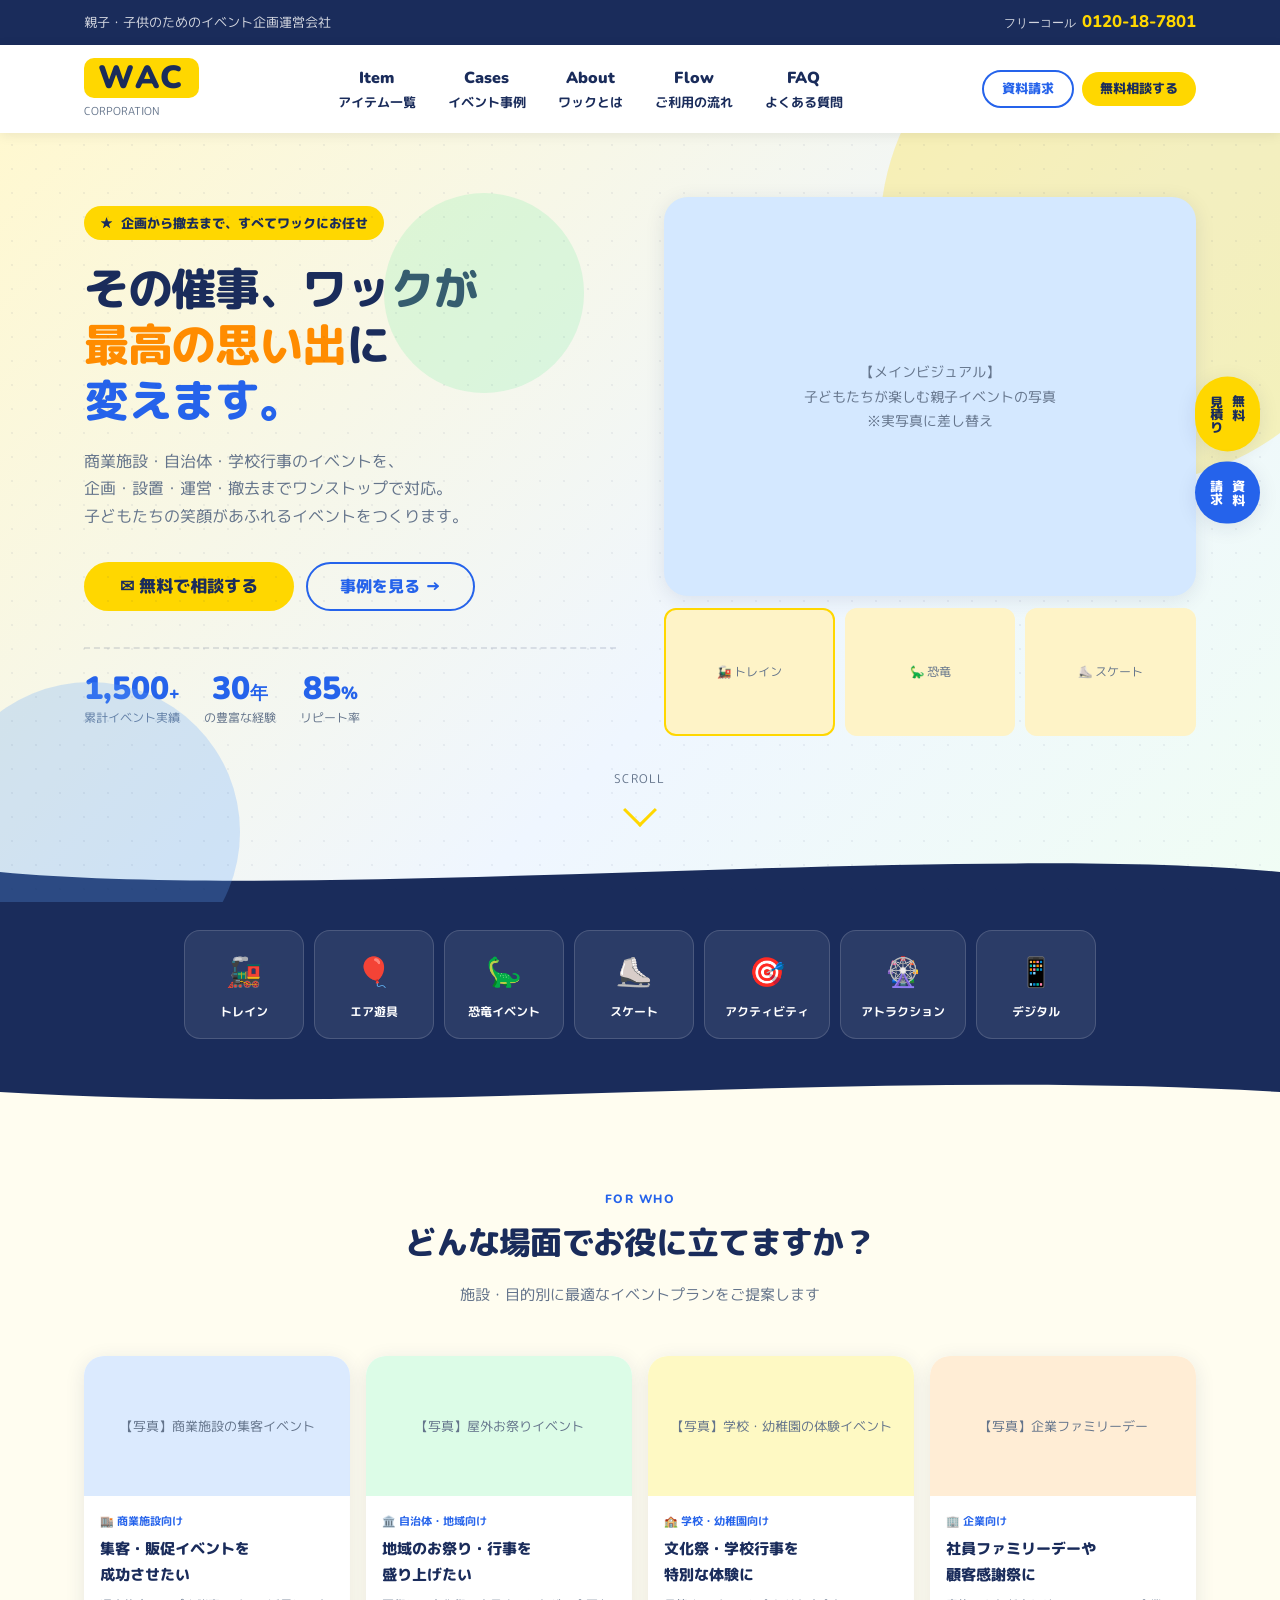
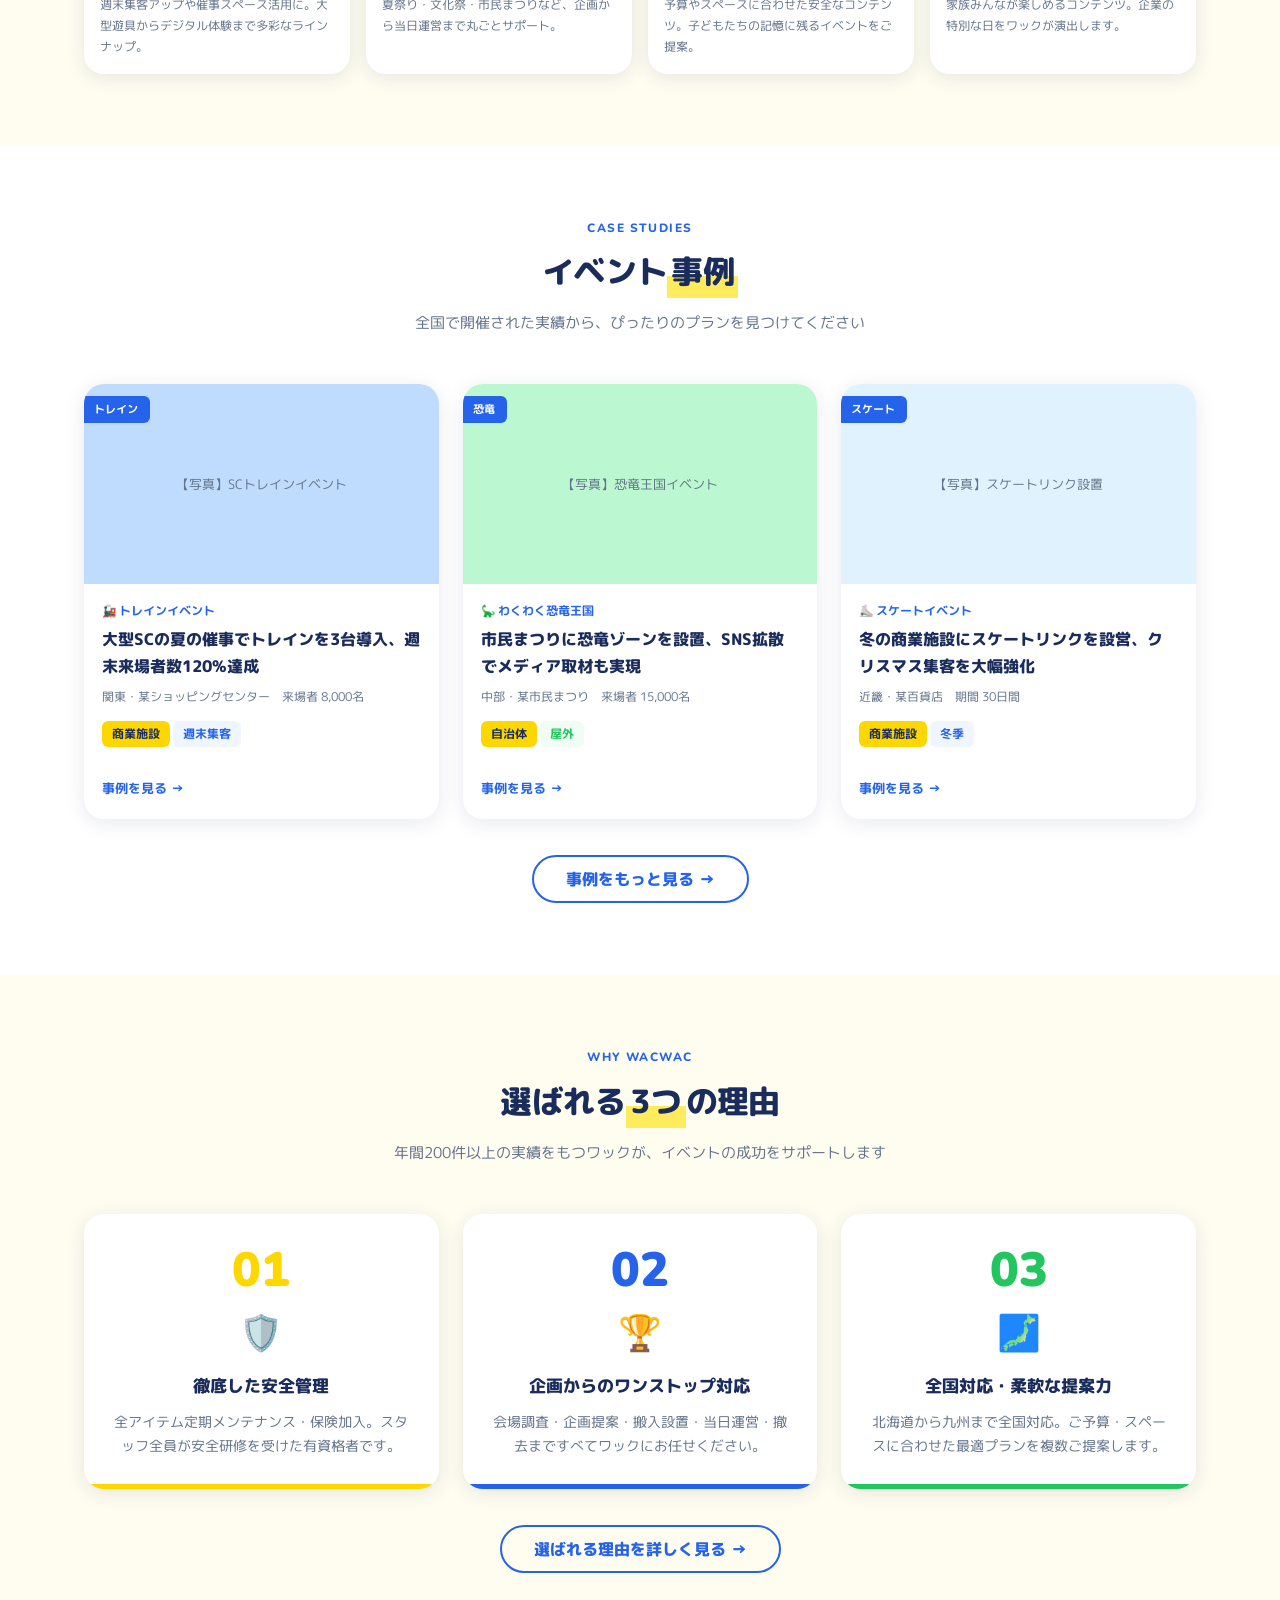
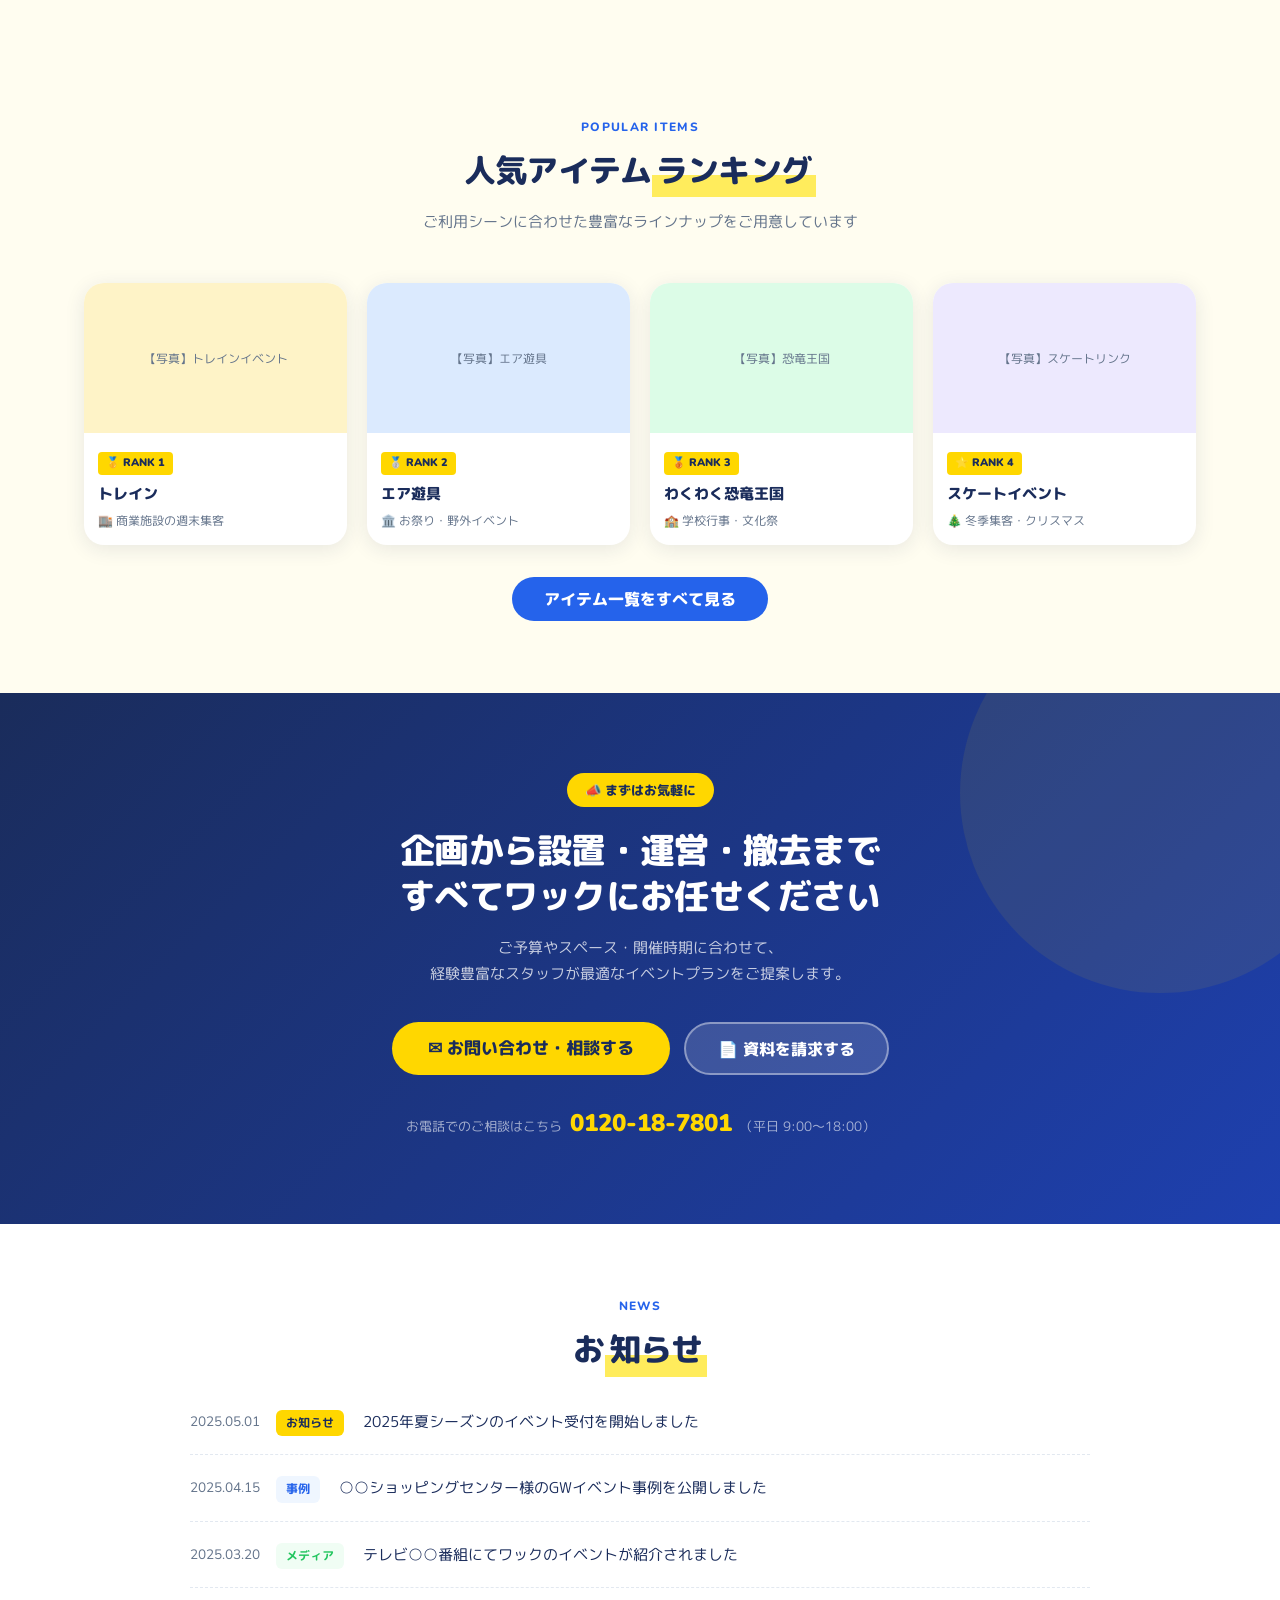
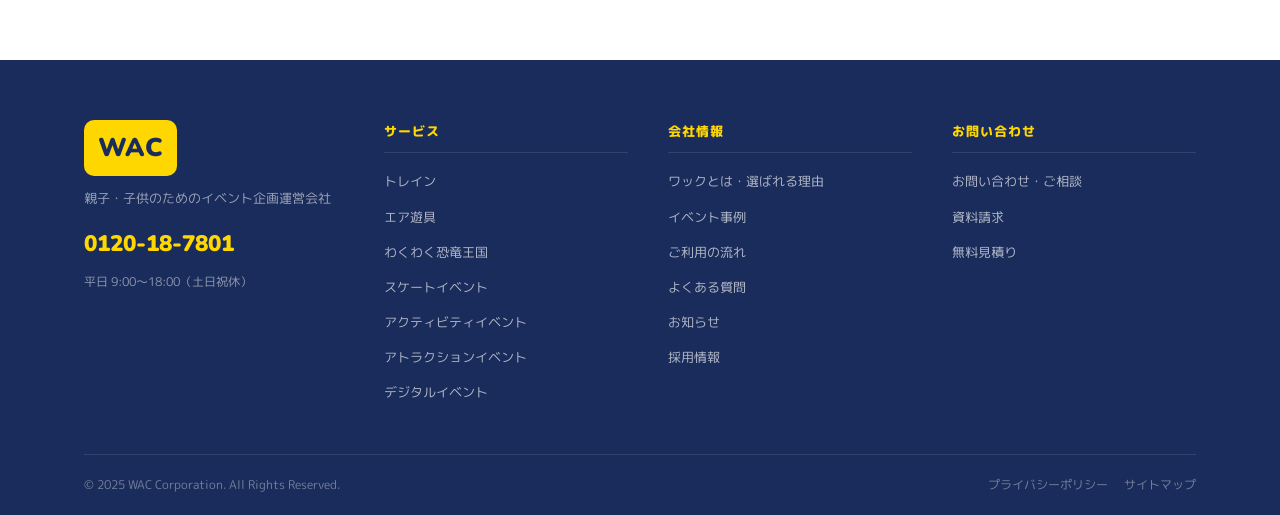
==== index.html @ 52f72e66 "フォルダ構成の修正" ====
<!DOCTYPE html>
<html lang="ja">
<head>
<meta charset="UTF-8">
<meta name="viewport" content="width=device-width, initial-scale=1.0">
<title>株式会社ワック | 親子・子供のためのイベント企画運営会社</title>
<link rel="preconnect" href="https://fonts.googleapis.com">
<link href="https://fonts.googleapis.com/css2?family=M+PLUS+Rounded+1c:wght@400;500;700;800&family=Nunito:wght@700;800;900&display=swap" rel="stylesheet">
<link rel="stylesheet" href="style.css">
<style>
/* ===== HERO ===== */
.hero {
  position: relative;
  background: linear-gradient(135deg, #FFF8D0 0%, #EFF6FF 60%, #F0FDF4 100%);
  overflow: hidden; padding: 64px 0 0;
}
.hero-bg-circle { position: absolute; border-radius: 50%; opacity: .25; }
.hero-bg-circle.c1 { width:500px;height:500px;background:#FFD700;top:-150px;right:-100px; }
.hero-bg-circle.c2 { width:300px;height:300px;background:#60A5FA;bottom:-80px;left:-60px; }
.hero-bg-circle.c3 { width:200px;height:200px;background:#86EFAC;top:60px;left:30%; }
.hero-inner {
  max-width:1160px;margin:0 auto;padding:0 24px;
  display:grid;grid-template-columns:1fr 1fr;gap:48px;align-items:center;
}
.hero-eyebrow {
  display:inline-flex;align-items:center;gap:8px;
  background:var(--yellow);color:var(--navy);border-radius:50px;
  padding:6px 16px;font-size:.82rem;font-weight:800;margin-bottom:20px;
}
.hero-eyebrow::before { content:'★'; }
.hero-h1 {
  font-size:2.8rem;font-weight:800;line-height:1.25;color:var(--navy);
  margin-bottom:20px;letter-spacing:-.03em;
}
.hero-h1 .accent  { color:var(--blue); }
.hero-h1 .accent-y{ color:var(--orange); }
.hero-desc { font-size:1rem;color:var(--gray);margin-bottom:32px; }
.hero-btns { display:flex;gap:12px;flex-wrap:wrap; }
.hero-stats {
  display:flex;gap:24px;margin-top:36px;padding-top:24px;
  border-top:2px dashed rgba(26,44,91,.12);
}
.hero-stat { text-align:center; }
.hero-stat-num {
  font-family:'Nunito',sans-serif;font-size:2rem;font-weight:900;
  color:var(--blue);line-height:1;
}
.hero-stat-label { font-size:.72rem;color:var(--gray);margin-top:4px; }
.hero-visual { position:relative;z-index:2; }
.hero-photo-main {
  width:100%;aspect-ratio:4/3;border-radius:24px;overflow:hidden;
  box-shadow:var(--shadow);background:#d4e8ff;
  display:flex;align-items:center;justify-content:center;
  font-size:.9rem;color:var(--gray);text-align:center;padding:20px;
}
.hero-thumb-row { display:flex;gap:10px;margin-top:12px; }
.hero-thumb {
  flex:1;aspect-ratio:4/3;border-radius:12px;
  background:#fef3c7;display:flex;align-items:center;justify-content:center;
  font-size:.72rem;color:var(--gray);text-align:center;padding:8px;
  cursor:pointer;border:2px solid transparent;transition:border-color .2s;
}
.hero-thumb:hover,.hero-thumb.active { border-color:var(--yellow); }
.hero-scroll { text-align:center;padding:32px 0 0;font-size:.78rem;color:var(--gray);letter-spacing:.1em; }
.hero-scroll-arrow {
  display:block;margin:8px auto 0;width:24px;height:24px;
  border-right:3px solid var(--yellow);border-bottom:3px solid var(--yellow);
  transform:rotate(45deg);animation:bounce .8s infinite alternate;
}
@keyframes bounce { to { transform:rotate(45deg) translateY(6px); } }

/* ===== CATEGORY NAV ===== */
.cat-nav { background:var(--navy);padding:28px 0; }
.cat-nav-inner {
  max-width:1160px;margin:0 auto;padding:0 24px;
  display:flex;gap:10px;justify-content:center;flex-wrap:wrap;
}
.cat-item {
  display:flex;flex-direction:column;align-items:center;gap:6px;
  background:rgba(255,255,255,.08);border-radius:16px;
  padding:16px 20px;min-width:120px;cursor:pointer;
  text-decoration:none;transition:background .2s,transform .2s;
  border:1.5px solid rgba(255,255,255,.15);
}
.cat-item:hover { background:var(--yellow);transform:translateY(-3px); }
.cat-item:hover .cat-label { color:var(--navy); }
.cat-icon { font-size:1.8rem; }
.cat-label { font-size:.75rem;font-weight:700;color:#fff;text-align:center; }

/* ===== AUDIENCE ===== */
.audience-nav { background:var(--bg-section);padding:72px 0; }
.audience-grid { display:grid;grid-template-columns:repeat(4,1fr);gap:16px; }
.audience-card {
  border-radius:var(--radius-card);overflow:hidden;
  box-shadow:var(--shadow);background:#fff;
  cursor:pointer;transition:transform .2s,box-shadow .2s;text-decoration:none;
}
.audience-card:hover { transform:translateY(-4px);box-shadow:var(--shadow-hover); }
.audience-photo {
  height:140px;background:#dbeafe;
  display:flex;align-items:center;justify-content:center;
  font-size:.82rem;color:var(--gray);text-align:center;padding:12px;
}
.audience-photo.g { background:#dcfce7; }
.audience-photo.y { background:#fef9c3; }
.audience-photo.o { background:#ffedd5; }
.audience-body { padding:16px; }
.audience-tag { font-size:.68rem;font-weight:700;color:var(--blue);margin-bottom:6px; }
.audience-title { font-size:.95rem;font-weight:800;color:var(--navy);margin-bottom:6px; }
.audience-desc { font-size:.78rem;color:var(--gray); }

/* ===== CASES PREVIEW ===== */
.cases-preview { padding:72px 0;background:#fff; }

/* ===== WHY PREVIEW ===== */
.why-preview { background:var(--bg-section);padding:72px 0; }
.why-grid { display:grid;grid-template-columns:repeat(3,1fr);gap:24px; }
.why-card {
  background:#fff;border-radius:var(--radius-card);
  padding:32px 24px;box-shadow:var(--shadow);text-align:center;
  position:relative;overflow:hidden;
}
.why-card::after { content:'';position:absolute;bottom:0;left:0;right:0;height:5px; }
.why-card.w1::after { background:var(--yellow); }
.why-card.w2::after { background:var(--blue); }
.why-card.w3::after { background:var(--green); }
.why-num { font-family:'Nunito',sans-serif;font-size:3rem;font-weight:900;line-height:1;margin-bottom:8px; }
.why-card.w1 .why-num { color:var(--yellow); }
.why-card.w2 .why-num { color:var(--blue); }
.why-card.w3 .why-num { color:var(--green); }
.why-icon { font-size:2.2rem;margin-bottom:10px; }
.why-title { font-size:1.05rem;font-weight:800;color:var(--navy);margin-bottom:10px; }
.why-desc { font-size:.85rem;color:var(--gray); }

/* ===== ITEMS PREVIEW ===== */
.items-preview { padding:72px 0;background:#fff; }
.items-grid { display:grid;grid-template-columns:repeat(4,1fr);gap:20px;margin-bottom:32px; }
.item-card {
  border-radius:var(--radius-card);overflow:hidden;
  box-shadow:var(--shadow);background:#fff;
  transition:transform .2s,box-shadow .2s;text-decoration:none;
}
.item-card:hover { transform:translateY(-4px);box-shadow:var(--shadow-hover); }
.item-photo {
  height:150px;background:#fef3c7;
  display:flex;align-items:center;justify-content:center;
  font-size:.78rem;color:var(--gray);text-align:center;padding:12px;
}
.item-photo.b { background:#dbeafe; }
.item-photo.g { background:#dcfce7; }
.item-photo.p { background:#ede9fe; }
.item-body { padding:14px; }
.item-rank {
  font-family:'Nunito',sans-serif;font-size:.68rem;font-weight:900;
  background:var(--yellow);color:var(--navy);
  padding:2px 8px;border-radius:4px;margin-bottom:6px;display:inline-block;
}
.item-name { font-size:.95rem;font-weight:800;color:var(--navy);margin-bottom:4px; }
.item-scene { font-size:.75rem;color:var(--gray); }

/* ===== NEWS ===== */
.news-section { padding:72px 0;background:#fff; }

@media(max-width:1024px){
  .hero-inner { grid-template-columns:1fr; }
  .hero-visual { display:none; }
  .audience-grid { grid-template-columns:repeat(2,1fr); }
  .items-grid { grid-template-columns:repeat(2,1fr); }
  .why-grid { grid-template-columns:1fr; }
}
</style>
</head>
<body>

<!-- TOP BAR -->
<div class="topbar">
  <div class="container">
    <span class="topbar-left">親子・子供のためのイベント企画運営会社</span>
    <span class="topbar-tel"><span>フリーコール</span>0120-18-7801</span>
  </div>
</div>

<!-- HEADER -->
<header>
  <div class="header-inner">
    <a href="index.html" class="logo">
      <span class="logo-mark">WAC</span>
      <span class="logo-sub">CORPORATION</span>
    </a>
    <nav>
      <a href="items.html"   class="nav-link"><span class="en">Item</span><span>アイテム一覧</span></a>
      <a href="cases.html"   class="nav-link"><span class="en">Cases</span><span>イベント事例</span></a>
      <a href="why.html"     class="nav-link"><span class="en">About</span><span>ワックとは</span></a>
      <a href="flow.html"    class="nav-link"><span class="en">Flow</span><span>ご利用の流れ</span></a>
      <a href="faq.html"     class="nav-link"><span class="en">FAQ</span><span>よくある質問</span></a>
    </nav>
    <div class="nav-cta">
      <a href="contact.html" class="btn btn-outline-blue btn-sm">資料請求</a>
      <a href="contact.html" class="btn btn-yellow btn-sm">無料相談する</a>
    </div>
  </div>
</header>

<!-- FLOATING CTA -->
<div class="float-cta">
  <a href="contact.html" class="float-btn">無料<br>見積り</a>
  <a href="contact.html" class="float-btn blue">資料<br>請求</a>
</div>

<!-- HERO -->
<section class="hero">
  <div class="hero-bg-circle c1"></div>
  <div class="hero-bg-circle c2"></div>
  <div class="hero-bg-circle c3"></div>
  <div class="dots-bg"></div>
  <div class="hero-inner">
    <div>
      <span class="hero-eyebrow">企画から撤去まで、すべてワックにお任せ</span>
      <h1 class="hero-h1">
        その催事、ワックが<br>
        <span class="accent-y">最高の思い出</span>に<br>
        <span class="accent">変えます。</span>
      </h1>
      <p class="hero-desc">
        商業施設・自治体・学校行事のイベントを、<br>
        企画・設置・運営・撤去までワンストップで対応。<br>
        子どもたちの笑顔があふれるイベントをつくります。
      </p>
      <div class="hero-btns">
        <a href="contact.html" class="btn btn-yellow" style="font-size:1.05rem;padding:16px 36px;">✉ 無料で相談する</a>
        <a href="cases.html"   class="btn btn-outline-blue">事例を見る →</a>
      </div>
      <div class="hero-stats">
        <div class="hero-stat"><div class="hero-stat-num">1,500<span style="font-size:1.1rem;">+</span></div><div class="hero-stat-label">累計イベント実績</div></div>
        <div class="hero-stat"><div class="hero-stat-num">30<span style="font-size:1.1rem;">年</span></div><div class="hero-stat-label">の豊富な経験</div></div>
        <div class="hero-stat"><div class="hero-stat-num">85<span style="font-size:1.1rem;">%</span></div><div class="hero-stat-label">リピート率</div></div>
      </div>
    </div>
    <div class="hero-visual">
      <div class="hero-photo-main">【メインビジュアル】<br>子どもたちが楽しむ親子イベントの写真<br>※実写真に差し替え</div>
      <div class="hero-thumb-row">
        <div class="hero-thumb active">🚂 トレイン</div>
        <div class="hero-thumb">🦕 恐竜</div>
        <div class="hero-thumb">⛸️ スケート</div>
      </div>
    </div>
  </div>
  <div class="hero-scroll">SCROLL<span class="hero-scroll-arrow"></span></div>
  <div class="wave-divider" style="margin-top:20px;">
    <svg viewBox="0 0 1440 60" preserveAspectRatio="none" height="60">
      <path d="M0,30 C360,60 1080,0 1440,30 L1440,60 L0,60 Z" fill="#1a2c5b"/>
    </svg>
  </div>
</section>

<!-- CATEGORY NAV -->
<div class="cat-nav">
  <div class="cat-nav-inner">
    <a href="items.html#train"    class="cat-item"><span class="cat-icon">🚂</span><span class="cat-label">トレイン</span></a>
    <a href="items.html#air"      class="cat-item"><span class="cat-icon">🎈</span><span class="cat-label">エア遊具</span></a>
    <a href="items.html#dino"     class="cat-item"><span class="cat-icon">🦕</span><span class="cat-label">恐竜イベント</span></a>
    <a href="items.html#skate"    class="cat-item"><span class="cat-icon">⛸️</span><span class="cat-label">スケート</span></a>
    <a href="items.html#activity" class="cat-item"><span class="cat-icon">🎯</span><span class="cat-label">アクティビティ</span></a>
    <a href="items.html#attract"  class="cat-item"><span class="cat-icon">🎡</span><span class="cat-label">アトラクション</span></a>
    <a href="items.html#digital"  class="cat-item"><span class="cat-icon">📱</span><span class="cat-label">デジタル</span></a>
  </div>
</div>
<div class="wave-divider" style="background:#1a2c5b;">
  <svg viewBox="0 0 1440 50" preserveAspectRatio="none" height="50">
    <path d="M0,25 C480,50 960,0 1440,25 L1440,50 L0,50 Z" fill="#FFFDF0"/>
  </svg>
</div>

<!-- AUDIENCE -->
<section class="audience-nav">
  <div class="container">
    <span class="badge-en">For Who</span>
    <h2 class="section-title">どんな場面でお役に立てますか？</h2>
    <p class="section-sub">施設・目的別に最適なイベントプランをご提案します</p>
    <div class="audience-grid">
      <a href="cases.html?cat=commercial" class="audience-card">
        <div class="audience-photo">【写真】商業施設の集客イベント</div>
        <div class="audience-body">
          <div class="audience-tag">🏬 商業施設向け</div>
          <div class="audience-title">集客・販促イベントを<br>成功させたい</div>
          <div class="audience-desc">週末集客アップや催事スペース活用に。大型遊具からデジタル体験まで多彩なラインナップ。</div>
        </div>
      </a>
      <a href="cases.html?cat=local" class="audience-card">
        <div class="audience-photo g">【写真】屋外お祭りイベント</div>
        <div class="audience-body">
          <div class="audience-tag">🏛️ 自治体・地域向け</div>
          <div class="audience-title">地域のお祭り・行事を<br>盛り上げたい</div>
          <div class="audience-desc">夏祭り・文化祭・市民まつりなど、企画から当日運営まで丸ごとサポート。</div>
        </div>
      </a>
      <a href="cases.html?cat=school" class="audience-card">
        <div class="audience-photo y">【写真】学校・幼稚園の体験イベント</div>
        <div class="audience-body">
          <div class="audience-tag">🏫 学校・幼稚園向け</div>
          <div class="audience-title">文化祭・学校行事を<br>特別な体験に</div>
          <div class="audience-desc">予算やスペースに合わせた安全なコンテンツ。子どもたちの記憶に残るイベントをご提案。</div>
        </div>
      </a>
      <a href="cases.html?cat=corporate" class="audience-card">
        <div class="audience-photo o">【写真】企業ファミリーデー</div>
        <div class="audience-body">
          <div class="audience-tag">🏢 企業向け</div>
          <div class="audience-title">社員ファミリーデーや<br>顧客感謝祭に</div>
          <div class="audience-desc">家族みんなが楽しめるコンテンツ。企業の特別な日をワックが演出します。</div>
        </div>
      </a>
    </div>
  </div>
</section>

<!-- CASES PREVIEW -->
<section class="cases-preview">
  <div class="container">
    <span class="badge-en">Case Studies</span>
    <h2 class="section-title">イベント<span>事例</span></h2>
    <p class="section-sub">全国で開催された実績から、ぴったりのプランを見つけてください</p>
    <div class="cases-grid">
      <a href="cases.html" class="case-card">
        <div class="case-photo"><span class="case-ribbon">トレイン</span>【写真】SCトレインイベント</div>
        <div class="case-body">
          <div class="case-category">🚂 トレインイベント</div>
          <div class="case-title">大型SCの夏の催事でトレインを3台導入、週末来場者数120%達成</div>
          <div class="case-meta"><span>関東・某ショッピングセンター</span><span>来場者 8,000名</span></div>
          <div><span class="tag tag-yellow">商業施設</span><span class="tag tag-blue">週末集客</span></div>
          <br><span class="case-link">事例を見る</span>
        </div>
      </a>
      <a href="cases.html" class="case-card">
        <div class="case-photo dino"><span class="case-ribbon">恐竜</span>【写真】恐竜王国イベント</div>
        <div class="case-body">
          <div class="case-category">🦕 わくわく恐竜王国</div>
          <div class="case-title">市民まつりに恐竜ゾーンを設置、SNS拡散でメディア取材も実現</div>
          <div class="case-meta"><span>中部・某市民まつり</span><span>来場者 15,000名</span></div>
          <div><span class="tag tag-yellow">自治体</span><span class="tag tag-green">屋外</span></div>
          <br><span class="case-link">事例を見る</span>
        </div>
      </a>
      <a href="cases.html" class="case-card">
        <div class="case-photo skate"><span class="case-ribbon">スケート</span>【写真】スケートリンク設置</div>
        <div class="case-body">
          <div class="case-category">⛸️ スケートイベント</div>
          <div class="case-title">冬の商業施設にスケートリンクを設営、クリスマス集客を大幅強化</div>
          <div class="case-meta"><span>近畿・某百貨店</span><span>期間 30日間</span></div>
          <div><span class="tag tag-yellow">商業施設</span><span class="tag tag-blue">冬季</span></div>
          <br><span class="case-link">事例を見る</span>
        </div>
      </a>
    </div>
    <div style="text-align:center;margin-top:36px;">
      <a href="cases.html" class="btn btn-outline-blue">事例をもっと見る →</a>
    </div>
  </div>
</section>

<!-- WHY PREVIEW -->
<section class="why-preview">
  <div class="container">
    <span class="badge-en">Why WACWAC</span>
    <h2 class="section-title">選ばれる<span>3つ</span>の理由</h2>
    <p class="section-sub">年間200件以上の実績をもつワックが、イベントの成功をサポートします</p>
    <div class="why-grid">
      <div class="why-card w1">
        <div class="why-num">01</div><div class="why-icon">🛡️</div>
        <div class="why-title">徹底した安全管理</div>
        <div class="why-desc">全アイテム定期メンテナンス・保険加入。スタッフ全員が安全研修を受けた有資格者です。</div>
      </div>
      <div class="why-card w2">
        <div class="why-num">02</div><div class="why-icon">🏆</div>
        <div class="why-title">企画からのワンストップ対応</div>
        <div class="why-desc">会場調査・企画提案・搬入設置・当日運営・撤去まですべてワックにお任せください。</div>
      </div>
      <div class="why-card w3">
        <div class="why-num">03</div><div class="why-icon">🗾</div>
        <div class="why-title">全国対応・柔軟な提案力</div>
        <div class="why-desc">北海道から九州まで全国対応。ご予算・スペースに合わせた最適プランを複数ご提案します。</div>
      </div>
    </div>
    <div style="text-align:center;margin-top:36px;">
      <a href="why.html" class="btn btn-outline-blue">選ばれる理由を詳しく見る →</a>
    </div>
  </div>
</section>

<!-- ITEMS PREVIEW -->
<section class="items-preview" style="background:var(--bg-section);">
  <div class="container">
    <span class="badge-en">Popular Items</span>
    <h2 class="section-title">人気アイテム<span>ランキング</span></h2>
    <p class="section-sub">ご利用シーンに合わせた豊富なラインナップをご用意しています</p>
    <div class="items-grid">
      <a href="items.html#train" class="item-card">
        <div class="item-photo">【写真】トレインイベント</div>
        <div class="item-body"><div class="item-rank">🥇 RANK 1</div><div class="item-name">トレイン</div><div class="item-scene">🏬 商業施設の週末集客</div></div>
      </a>
      <a href="items.html#air" class="item-card">
        <div class="item-photo b">【写真】エア遊具</div>
        <div class="item-body"><div class="item-rank">🥈 RANK 2</div><div class="item-name">エア遊具</div><div class="item-scene">🏛️ お祭り・野外イベント</div></div>
      </a>
      <a href="items.html#dino" class="item-card">
        <div class="item-photo g">【写真】恐竜王国</div>
        <div class="item-body"><div class="item-rank">🥉 RANK 3</div><div class="item-name">わくわく恐竜王国</div><div class="item-scene">🏫 学校行事・文化祭</div></div>
      </a>
      <a href="items.html#skate" class="item-card">
        <div class="item-photo p">【写真】スケートリンク</div>
        <div class="item-body"><div class="item-rank">⭐ RANK 4</div><div class="item-name">スケートイベント</div><div class="item-scene">🎄 冬季集客・クリスマス</div></div>
      </a>
    </div>
    <div style="text-align:center;">
      <a href="items.html" class="btn btn-blue">アイテム一覧をすべて見る</a>
    </div>
  </div>
</section>

<!-- CTA BANNER -->
<section class="cta-banner">
  <div class="cta-inner">
    <span class="cta-label">📣 まずはお気軽に</span>
    <h2 class="cta-h2">企画から設置・運営・撤去まで<br>すべてワックにお任せください</h2>
    <p class="cta-desc">ご予算やスペース・開催時期に合わせて、<br>経験豊富なスタッフが最適なイベントプランをご提案します。</p>
    <div class="cta-btns">
      <a href="contact.html" class="btn btn-yellow" style="font-size:1.05rem;padding:18px 36px;">✉ お問い合わせ・相談する</a>
      <a href="contact.html" class="btn" style="background:rgba(255,255,255,.15);color:#fff;border:2px solid rgba(255,255,255,.4);">📄 資料を請求する</a>
    </div>
    <div class="cta-tel">お電話でのご相談はこちら<strong>0120-18-7801</strong>（平日 9:00〜18:00）</div>
  </div>
</section>

<!-- NEWS -->
<section class="news-section">
  <div class="container">
    <span class="badge-en">News</span>
    <h2 class="section-title">お<span>知らせ</span></h2>
    <div style="max-width:900px;margin:0 auto;">
      <a href="#" class="news-item"><span class="news-date">2025.05.01</span><span class="tag tag-yellow">お知らせ</span><span class="news-title">2025年夏シーズンのイベント受付を開始しました</span></a>
      <a href="#" class="news-item"><span class="news-date">2025.04.15</span><span class="tag tag-blue">事例</span><span class="news-title">○○ショッピングセンター様のGWイベント事例を公開しました</span></a>
      <a href="#" class="news-item"><span class="news-date">2025.03.20</span><span class="tag tag-green">メディア</span><span class="news-title">テレビ○○番組にてワックのイベントが紹介されました</span></a>
    </div>
  </div>
</section>

<!-- FOOTER -->
<footer>
  <div class="container">
    <div class="footer-top">
      <div>
        <div class="footer-logo-mark">WAC</div>
        <p class="footer-tagline">親子・子供のためのイベント企画運営会社</p>
        <span class="footer-tel-num">0120-18-7801</span>
        <span class="footer-hours">平日 9:00〜18:00（土日祝休）</span>
      </div>
      <div class="footer-col">
        <h4>サービス</h4>
        <ul>
          <li><a href="items.html#train">トレイン</a></li>
          <li><a href="items.html#air">エア遊具</a></li>
          <li><a href="items.html#dino">わくわく恐竜王国</a></li>
          <li><a href="items.html#skate">スケートイベント</a></li>
          <li><a href="items.html#activity">アクティビティイベント</a></li>
          <li><a href="items.html#attract">アトラクションイベント</a></li>
          <li><a href="items.html#digital">デジタルイベント</a></li>
        </ul>
      </div>
      <div class="footer-col">
        <h4>会社情報</h4>
        <ul>
          <li><a href="why.html">ワックとは・選ばれる理由</a></li>
          <li><a href="cases.html">イベント事例</a></li>
          <li><a href="flow.html">ご利用の流れ</a></li>
          <li><a href="faq.html">よくある質問</a></li>
          <li><a href="#">お知らせ</a></li>
          <li><a href="#">採用情報</a></li>
        </ul>
      </div>
      <div class="footer-col">
        <h4>お問い合わせ</h4>
        <ul>
          <li><a href="contact.html">お問い合わせ・ご相談</a></li>
          <li><a href="contact.html">資料請求</a></li>
          <li><a href="contact.html">無料見積り</a></li>
        </ul>
      </div>
    </div>
    <div class="footer-bottom">
      <div>© 2025 WAC Corporation. All Rights Reserved.</div>
      <div style="display:flex;gap:16px;"><a href="#">プライバシーポリシー</a><a href="#">サイトマップ</a></div>
    </div>
  </div>
</footer>

<script>
document.querySelectorAll('.hero-thumb').forEach(t => {
  t.addEventListener('click', () => {
    document.querySelectorAll('.hero-thumb').forEach(x => x.classList.remove('active'));
    t.classList.add('active');
  });
});
</script>
</body>
</html>
---- style.css ----
/* ===== RESET & BASE ===== */
*, *::before, *::after { box-sizing: border-box; margin: 0; padding: 0; }
html { scroll-behavior: smooth; }
body {
  font-family: 'M PLUS Rounded 1c', 'Hiragino Maru Gothic ProN', sans-serif;
  color: #1a2c5b;
  background: #fff;
  line-height: 1.7;
  overflow-x: hidden;
}

/* ===== TOKENS ===== */
:root {
  --yellow:      #FFD700;
  --yellow-light:#FFF6CC;
  --yellow-mid:  #FFEC5C;
  --orange:      #FF8C00;
  --blue:        #2563EB;
  --blue-light:  #EFF6FF;
  --blue-mid:    #60A5FA;
  --green:       #22C55E;
  --green-light: #F0FDF4;
  --green-mid:   #86EFAC;
  --navy:        #1a2c5b;
  --gray:        #64748B;
  --bg-section:  #FFFDF0;
  --radius-card: 20px;
  --radius-btn:  50px;
  --shadow:      0 4px 20px rgba(26,44,91,0.10);
  --shadow-hover:0 8px 32px rgba(26,44,91,0.18);
}

/* ===== UTILITY ===== */
.container { max-width: 1160px; margin: 0 auto; padding: 0 24px; }

.section-title {
  font-size: 2rem; font-weight: 800; color: var(--navy);
  text-align: center; margin-bottom: 12px; letter-spacing: -.02em;
}
.section-title span {
  display: inline-block;
  background: linear-gradient(transparent 60%, var(--yellow-mid) 60%);
  padding: 0 4px;
}
.section-sub {
  text-align: center; color: var(--gray); font-size: .95rem; margin-bottom: 48px;
}
.badge-en {
  display: block; font-family: 'Nunito', sans-serif;
  font-size: .75rem; font-weight: 800; letter-spacing: .12em;
  color: var(--blue); text-transform: uppercase; margin-bottom: 6px; text-align: center;
}

/* ===== BUTTONS ===== */
.btn {
  display: inline-flex; align-items: center; justify-content: center; gap: 8px;
  border-radius: var(--radius-btn); font-weight: 800; font-size: 1rem;
  padding: 14px 32px; cursor: pointer; border: none;
  transition: transform .2s, box-shadow .2s;
  text-decoration: none; line-height: 1;
}
.btn:hover { transform: translateY(-2px); box-shadow: var(--shadow-hover); }
.btn-yellow { background: var(--yellow); color: var(--navy); }
.btn-blue   { background: var(--blue);   color: #fff; }
.btn-orange { background: var(--orange); color: #fff; }
.btn-outline-blue { background: transparent; color: var(--blue); border: 2.5px solid var(--blue); }
.btn-sm { padding: 10px 22px; font-size: .85rem; }

/* ===== TAGS ===== */
.tag {
  display: inline-block; border-radius: 6px; padding: 3px 10px;
  font-size: .75rem; font-weight: 700; margin: 3px 3px 0 0;
}
.tag-yellow { background: var(--yellow); color: var(--navy); }
.tag-blue   { background: var(--blue-light); color: var(--blue); }
.tag-green  { background: var(--green-light); color: var(--green); }

/* ===== TOP BAR ===== */
.topbar {
  background: var(--navy); color: #fff; font-size: .82rem; padding: 8px 0;
}
.topbar .container {
  display: flex; align-items: center; justify-content: space-between;
}
.topbar-left { opacity: .8; }
.topbar-tel {
  font-family: 'Nunito', sans-serif; font-size: 1.05rem; font-weight: 800; color: var(--yellow);
}
.topbar-tel span { font-size: .75rem; font-weight: 500; color: #fff; opacity: .8; margin-right: 6px; }

/* ===== HEADER ===== */
header {
  position: sticky; top: 0; z-index: 100;
  background: #fff; box-shadow: 0 2px 12px rgba(0,0,0,.08);
}
.header-inner {
  display: flex; align-items: center; justify-content: space-between;
  padding: 12px 24px; max-width: 1160px; margin: 0 auto;
}
.logo { display: flex; flex-direction: column; align-items: flex-start; text-decoration: none; }
.logo-mark {
  font-family: 'Nunito', sans-serif; font-size: 2rem; font-weight: 900;
  line-height: 1; color: var(--navy);
  background: var(--yellow); padding: 4px 14px; border-radius: 10px; letter-spacing: .08em;
}
.logo-sub { font-size: .68rem; color: var(--gray); margin-top: 4px; }
nav { display: flex; gap: 4px; }
.nav-link {
  display: flex; flex-direction: column; align-items: center; justify-content: center;
  text-decoration: none; padding: 8px 14px; border-radius: 12px;
  font-size: .8rem; font-weight: 700; color: var(--navy); transition: background .2s;
}
.nav-link:hover { background: var(--yellow-light); }
.nav-link.active { background: var(--yellow); }
.nav-link .en { font-family: 'Nunito', sans-serif; font-size: 1rem; font-weight: 900; }
.nav-cta { display: flex; gap: 8px; align-items: center; }
.nav-cta .btn { font-size: .82rem; padding: 10px 18px; }

/* ===== FLOATING CTA ===== */
.float-cta {
  position: fixed; right: 20px; top: 50%; transform: translateY(-50%);
  z-index: 200; display: flex; flex-direction: column; gap: 10px;
}
.float-btn {
  writing-mode: vertical-rl; background: var(--yellow); color: var(--navy);
  font-weight: 800; font-size: .82rem; border-radius: 40px;
  padding: 18px 10px; cursor: pointer; box-shadow: var(--shadow);
  transition: transform .2s; text-decoration: none; border: none;
  display: flex; align-items: center; justify-content: center;
}
.float-btn:hover { transform: scale(1.05); }
.float-btn.blue { background: var(--blue); color: #fff; }

/* ===== PAGE HERO (inner pages) ===== */
.page-hero {
  background: linear-gradient(135deg, var(--navy) 0%, #1e40af 100%);
  padding: 64px 0 52px; position: relative; overflow: hidden; text-align: center;
}
.page-hero::before {
  content: ''; position: absolute; width: 400px; height: 400px; border-radius: 50%;
  background: var(--yellow); opacity: .07; top: -120px; right: -80px;
}
.page-hero::after {
  content: ''; position: absolute; width: 250px; height: 250px; border-radius: 50%;
  background: var(--green); opacity: .07; bottom: -60px; left: -40px;
}
.page-hero-en {
  font-family: 'Nunito', sans-serif; font-size: .8rem; font-weight: 800;
  letter-spacing: .15em; color: var(--yellow); text-transform: uppercase;
  margin-bottom: 10px; display: block; position: relative; z-index: 2;
}
.page-hero h1 {
  font-size: 2.2rem; font-weight: 800; color: #fff;
  position: relative; z-index: 2; margin-bottom: 12px;
}
.page-hero p {
  color: rgba(255,255,255,.7); font-size: .95rem; position: relative; z-index: 2;
}
.breadcrumb {
  display: flex; gap: 8px; align-items: center; justify-content: center;
  margin-top: 20px; font-size: .78rem; color: rgba(255,255,255,.5);
  position: relative; z-index: 2;
}
.breadcrumb a { color: rgba(255,255,255,.6); text-decoration: none; }
.breadcrumb a:hover { color: var(--yellow); }
.breadcrumb span { opacity: .5; }

/* ===== WAVE DIVIDER ===== */
.wave-divider { overflow: hidden; line-height: 0; }
.wave-divider svg { display: block; width: 100%; }

/* ===== CTA BANNER ===== */
.cta-banner {
  background: linear-gradient(135deg, var(--navy) 0%, #1e40af 100%);
  padding: 80px 0; position: relative; overflow: hidden;
}
.cta-banner::before {
  content: ''; position: absolute; width: 400px; height: 400px; border-radius: 50%;
  background: var(--yellow); opacity: .08; top: -100px; right: -80px;
}
.cta-inner {
  max-width: 760px; margin: 0 auto; padding: 0 24px; text-align: center; position: relative; z-index: 2;
}
.cta-label {
  display: inline-block; background: var(--yellow); color: var(--navy);
  border-radius: 50px; padding: 6px 18px; font-size: .82rem; font-weight: 800; margin-bottom: 20px;
}
.cta-h2 {
  font-size: 2.2rem; font-weight: 800; color: #fff;
  line-height: 1.3; margin-bottom: 16px; letter-spacing: -.02em;
}
.cta-desc { color: rgba(255,255,255,.75); font-size: .95rem; margin-bottom: 36px; }
.cta-btns { display: flex; gap: 14px; justify-content: center; flex-wrap: wrap; }
.cta-tel { margin-top: 28px; color: rgba(255,255,255,.6); font-size: .82rem; }
.cta-tel strong {
  font-family: 'Nunito', sans-serif; font-size: 1.5rem; font-weight: 900;
  color: var(--yellow); margin: 0 8px;
}

/* ===== FOOTER ===== */
footer { background: var(--navy); color: rgba(255,255,255,.8); }
.footer-top {
  padding: 60px 0 40px;
  display: grid; grid-template-columns: 260px 1fr 1fr 1fr; gap: 40px;
}
.footer-logo-mark {
  font-family: 'Nunito', sans-serif; font-size: 1.6rem; font-weight: 900;
  background: var(--yellow); color: var(--navy);
  padding: 6px 14px; border-radius: 10px; display: inline-block; margin-bottom: 12px;
}
.footer-tagline { font-size: .8rem; margin-bottom: 16px; color: rgba(255,255,255,.55); }
.footer-tel-num {
  font-family: 'Nunito', sans-serif; font-size: 1.4rem; font-weight: 900;
  color: var(--yellow); display: block; margin-bottom: 4px;
}
.footer-hours { font-size: .72rem; color: rgba(255,255,255,.5); }
.footer-col h4 {
  font-size: .82rem; font-weight: 800; color: var(--yellow); letter-spacing: .08em;
  text-transform: uppercase; border-bottom: 1px solid rgba(255,255,255,.1);
  padding-bottom: 10px; margin-bottom: 14px;
}
.footer-col ul { list-style: none; }
.footer-col li { margin-bottom: 8px; }
.footer-col a { color: rgba(255,255,255,.65); text-decoration: none; font-size: .82rem; transition: color .2s; }
.footer-col a:hover { color: var(--yellow); }
.footer-bottom {
  border-top: 1px solid rgba(255,255,255,.1); padding: 20px 0;
  display: flex; align-items: center; justify-content: space-between;
  font-size: .75rem; color: rgba(255,255,255,.4);
}
.footer-bottom a { color: rgba(255,255,255,.4); text-decoration: none; }
.footer-bottom a:hover { color: var(--yellow); }

/* ===== DECORATIVE ===== */
.dots-bg {
  position: absolute; inset: 0; pointer-events: none;
  background-image: radial-gradient(circle, rgba(26,44,91,.06) 1.5px, transparent 1.5px);
  background-size: 24px 24px;
}

/* ===== CASE CARDS (shared) ===== */
.cases-grid { display: grid; grid-template-columns: repeat(3, 1fr); gap: 24px; }
.case-card {
  border-radius: var(--radius-card); overflow: hidden;
  box-shadow: var(--shadow); background: #fff;
  transition: transform .2s, box-shadow .2s; text-decoration: none; display: block;
}
.case-card:hover { transform: translateY(-4px); box-shadow: var(--shadow-hover); }
.case-photo {
  height: 200px; background: #bfdbfe;
  display: flex; align-items: center; justify-content: center;
  font-size: .82rem; color: var(--gray); text-align: center; padding: 16px;
  position: relative; overflow: hidden;
}
.case-photo.dino    { background: #bbf7d0; }
.case-photo.skate   { background: #e0f2fe; }
.case-photo.digital { background: #ede9fe; }
.case-photo.activity{ background: #fce7f3; }
.case-photo.attract { background: #fef9c3; }
.case-ribbon {
  position: absolute; top: 12px; left: -2px;
  background: var(--blue); color: #fff;
  font-size: .68rem; font-weight: 700; padding: 4px 12px; border-radius: 0 6px 6px 0;
}
.case-body { padding: 18px; }
.case-category { font-size: .72rem; font-weight: 700; color: var(--blue); margin-bottom: 4px; }
.case-title { font-size: 1rem; font-weight: 800; color: var(--navy); margin-bottom: 8px; }
.case-meta { display: flex; gap: 12px; font-size: .72rem; color: var(--gray); margin-bottom: 10px; }
.case-link {
  display: inline-flex; align-items: center; gap: 4px;
  font-size: .8rem; font-weight: 700; color: var(--blue); text-decoration: none;
}
.case-link::after { content: ' →'; }

/* ===== FILTER BUTTONS ===== */
.filter-row { display: flex; gap: 8px; justify-content: center; flex-wrap: wrap; margin-bottom: 40px; }
.filter-btn {
  border-radius: var(--radius-btn); padding: 8px 20px; font-size: .82rem; font-weight: 700;
  border: 2px solid #e2e8f0; background: #fff; color: var(--gray); cursor: pointer; transition: all .2s;
}
.filter-btn:hover, .filter-btn.active { background: var(--blue); color: #fff; border-color: var(--blue); }

/* ===== FAQ ===== */
.faq-list { max-width: 800px; margin: 0 auto; }
.faq-item {
  background: #fff; border-radius: 14px; margin-bottom: 12px;
  box-shadow: 0 2px 10px rgba(0,0,0,.06); overflow: hidden;
}
.faq-q {
  display: flex; align-items: center; gap: 14px;
  padding: 20px 24px; cursor: pointer; font-weight: 700; color: var(--navy);
}
.faq-icon {
  width: 32px; height: 32px; border-radius: 50%; flex-shrink: 0;
  display: flex; align-items: center; justify-content: center;
  font-family: 'Nunito', sans-serif; font-size: 1rem; font-weight: 900;
}
.faq-icon.q { background: var(--yellow); color: var(--navy); }
.faq-icon.a { background: var(--blue-light); color: var(--blue); }
.faq-a { padding: 0 24px 20px 70px; font-size: .9rem; color: var(--gray); display: none; }
.faq-item.open .faq-a { display: block; }
.faq-toggle {
  margin-left: auto; width: 28px; height: 28px;
  display: flex; align-items: center; justify-content: center;
  background: var(--blue-light); border-radius: 50%; color: var(--blue);
  font-size: 1.1rem; transition: transform .2s; flex-shrink: 0;
}
.faq-item.open .faq-toggle { transform: rotate(45deg); }

/* ===== NEWS ===== */
.news-item {
  display: flex; align-items: center; gap: 16px;
  padding: 18px 0; border-bottom: 1px dashed #e2e8f0;
  text-decoration: none; transition: opacity .2s;
}
.news-item:hover { opacity: .7; }
.news-date { font-family: 'Nunito', sans-serif; font-size: .85rem; color: var(--gray); white-space: nowrap; }
.news-title { font-size: .92rem; color: var(--navy); }

/* ===== RESPONSIVE ===== */
@media (max-width: 1024px) {
  .footer-top { grid-template-columns: 1fr 1fr; }
  .cases-grid { grid-template-columns: repeat(2, 1fr); }
}
@media (max-width: 768px) {
  .topbar { display: none; }
  .float-cta { display: none; }
  nav { display: none; }
  .section-title { font-size: 1.5rem; }
  .cta-h2 { font-size: 1.6rem; }
  .footer-top { grid-template-columns: 1fr; }
  .cases-grid { grid-template-columns: 1fr; }
  .page-hero h1 { font-size: 1.6rem; }
}
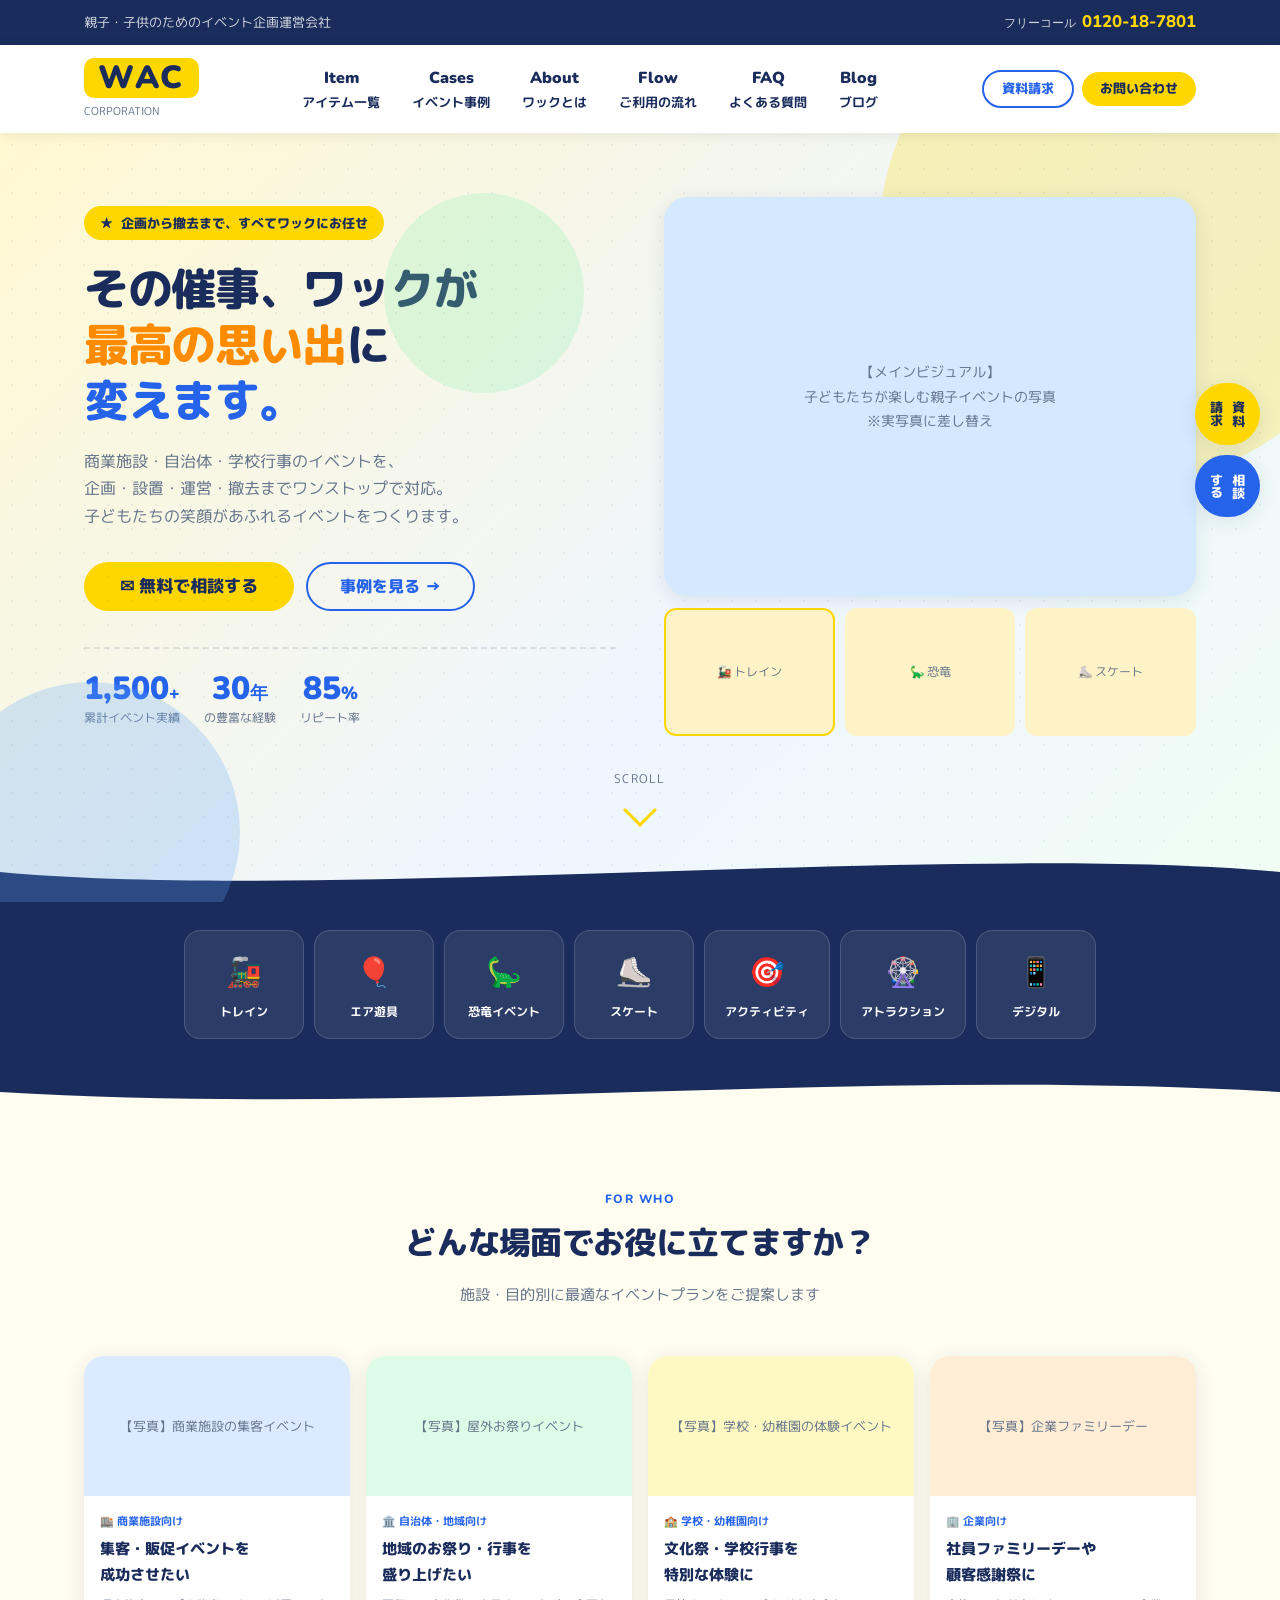
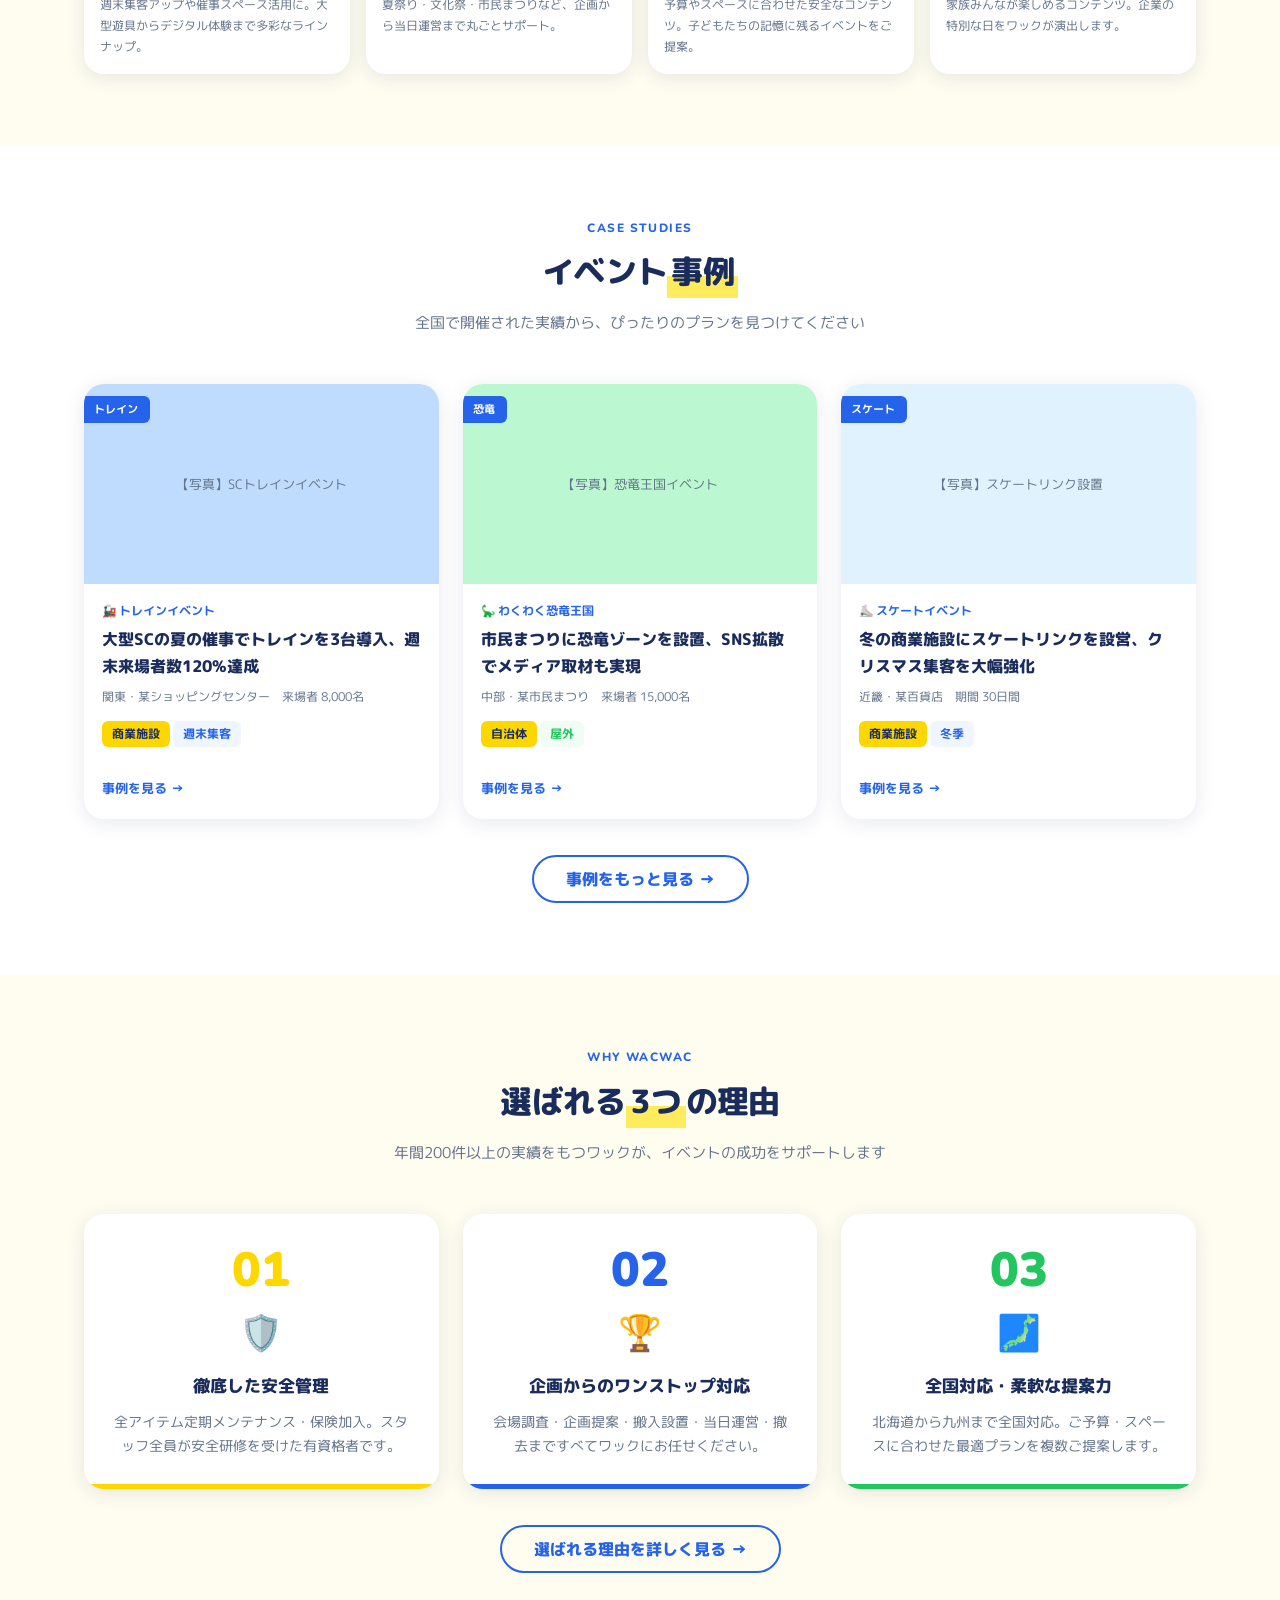
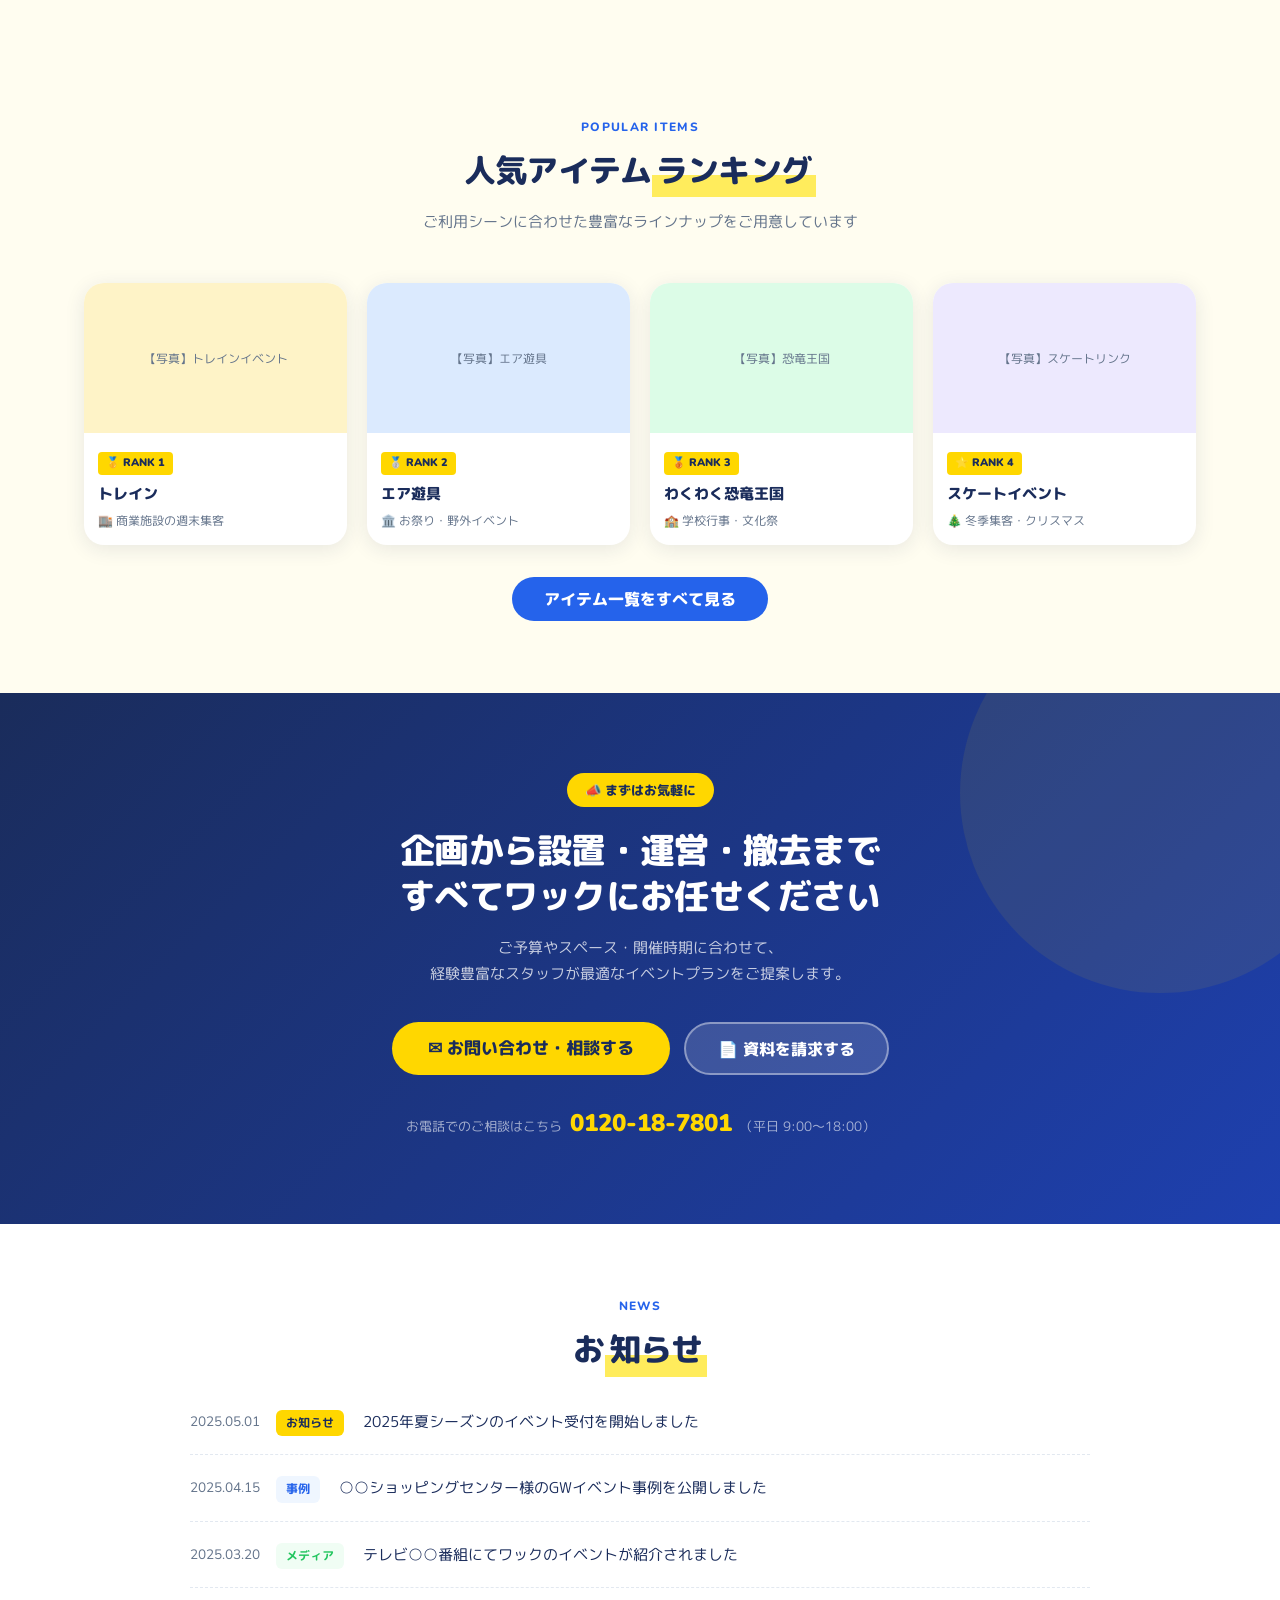
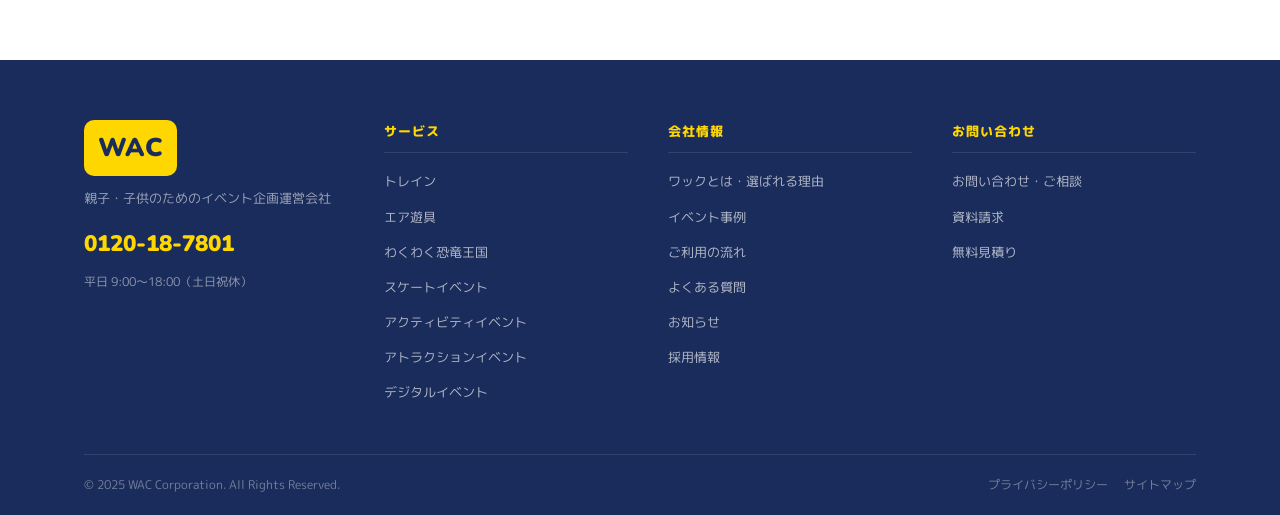
==== commit 967d0a9c: "Add files via upload" ====
--- a/index.html
+++ b/index.html
@@ -192,19 +192,20 @@
       <a href="cases.html"   class="nav-link"><span class="en">Cases</span><span>イベント事例</span></a>
       <a href="why.html"     class="nav-link"><span class="en">About</span><span>ワックとは</span></a>
       <a href="flow.html"    class="nav-link"><span class="en">Flow</span><span>ご利用の流れ</span></a>
-      <a href="faq.html"     class="nav-link"><span class="en">FAQ</span><span>よくある質問</span></a>
+      <a href="faq.html"      class="nav-link"><span class="en">FAQ</span><span>よくある質問</span></a>
+      <a href="blog.html"      class="nav-link"><span class="en">Blog</span><span>ブログ</span></a>
     </nav>
     <div class="nav-cta">
-      <a href="contact.html" class="btn btn-outline-blue btn-sm">資料請求</a>
-      <a href="contact.html" class="btn btn-yellow btn-sm">無料相談する</a>
+      <a href="documents.html" class="btn btn-outline-blue btn-sm">資料請求</a>
+      <a href="contact.html" class="btn btn-yellow btn-sm">お問い合わせ</a>
     </div>
   </div>
 </header>
 
 <!-- FLOATING CTA -->
 <div class="float-cta">
-  <a href="contact.html" class="float-btn">無料<br>見積り</a>
-  <a href="contact.html" class="float-btn blue">資料<br>請求</a>
+  <a href="documents.html" class="float-btn">資料<br>請求</a>
+  <a href="contact.html" class="float-btn blue">相談<br>する</a>
 </div>
 
 <!-- HERO -->
@@ -481,7 +482,7 @@
         <h4>お問い合わせ</h4>
         <ul>
           <li><a href="contact.html">お問い合わせ・ご相談</a></li>
-          <li><a href="contact.html">資料請求</a></li>
+          <li><a href="documents.html">資料請求</a></li>
           <li><a href="contact.html">無料見積り</a></li>
         </ul>
       </div>
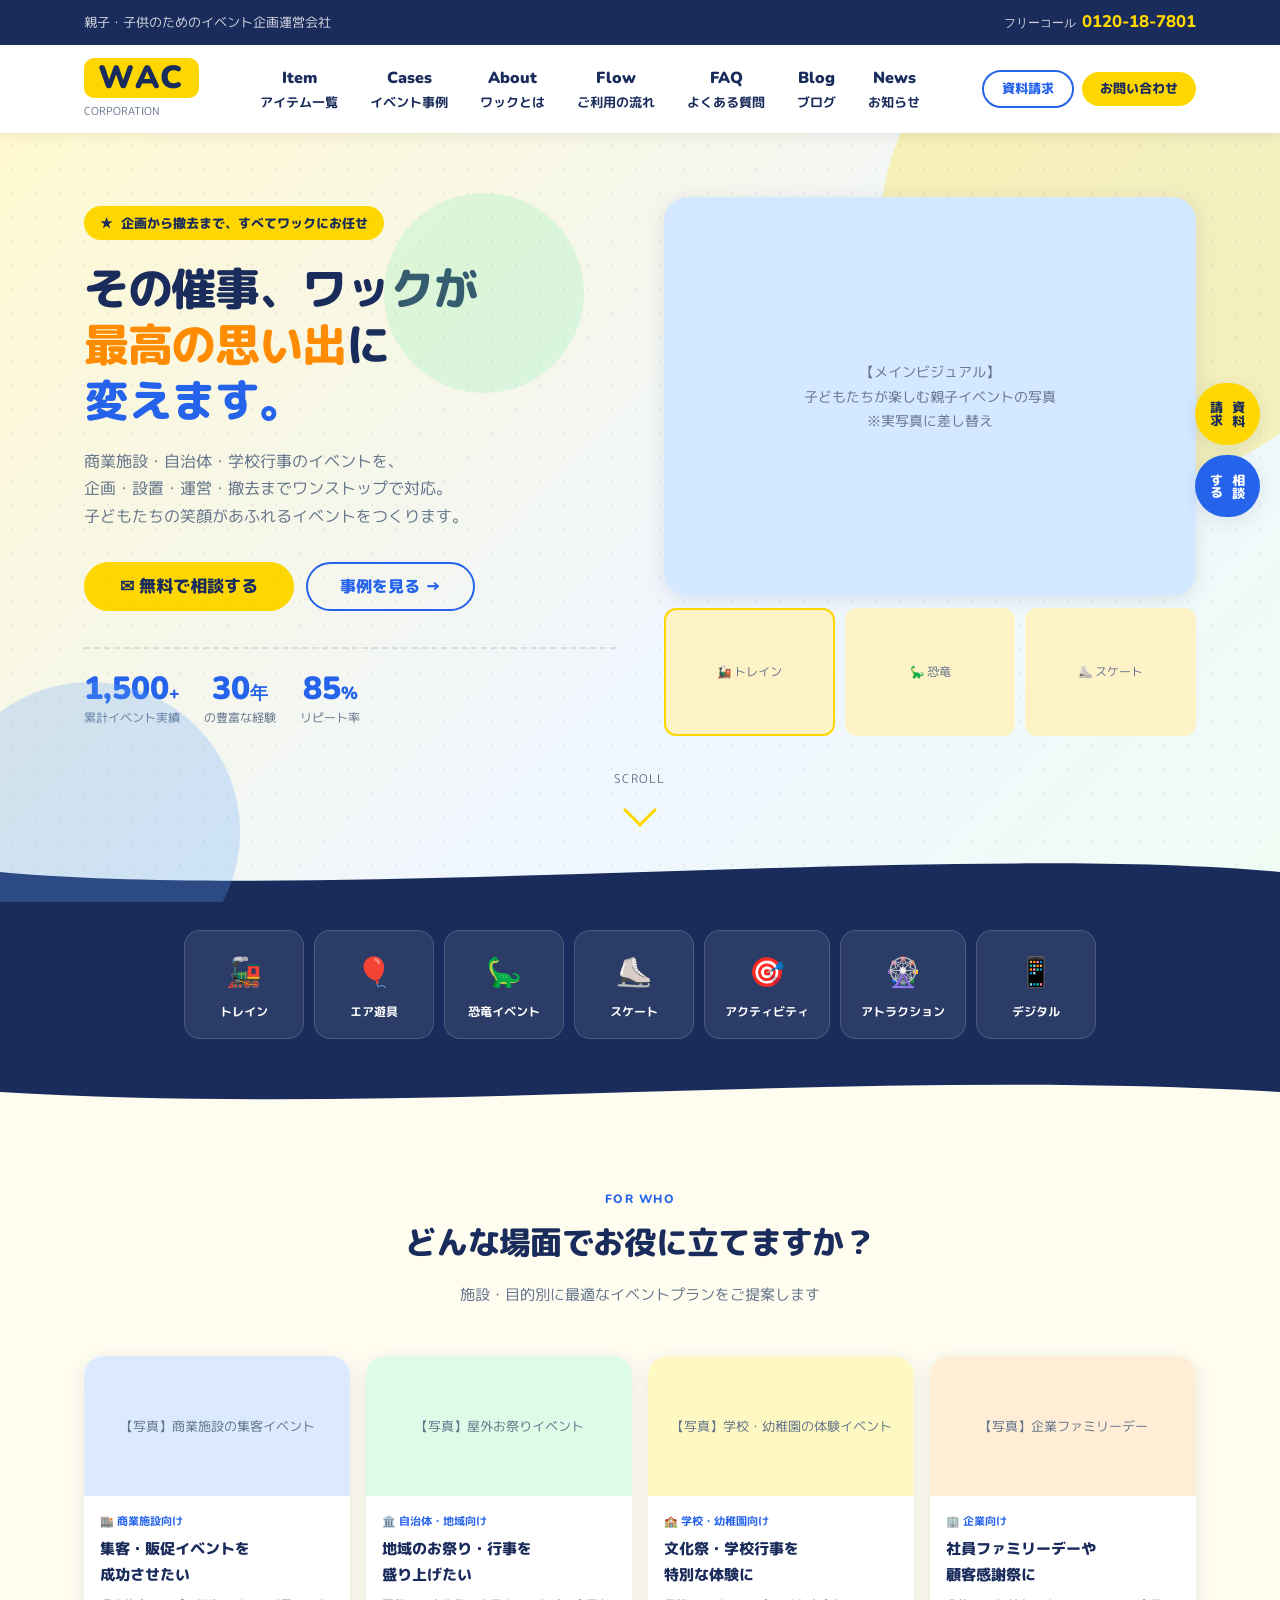
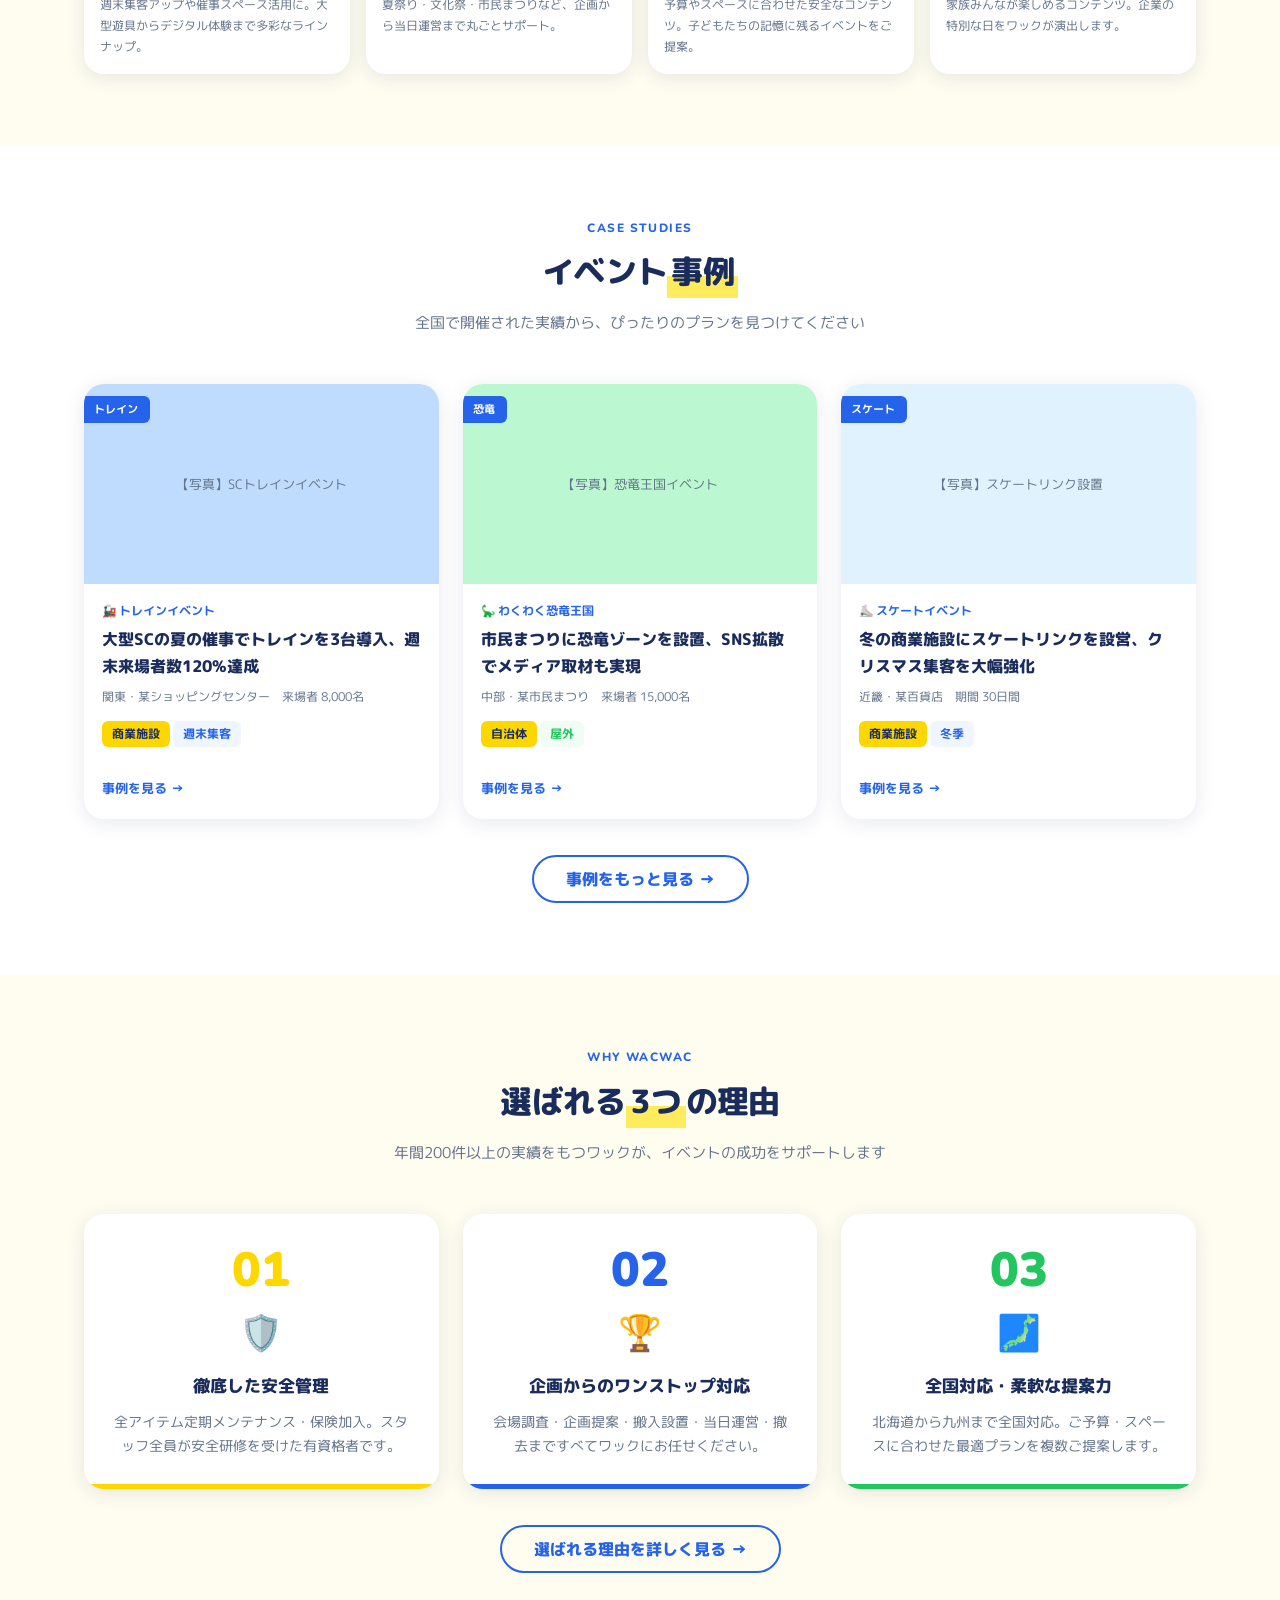
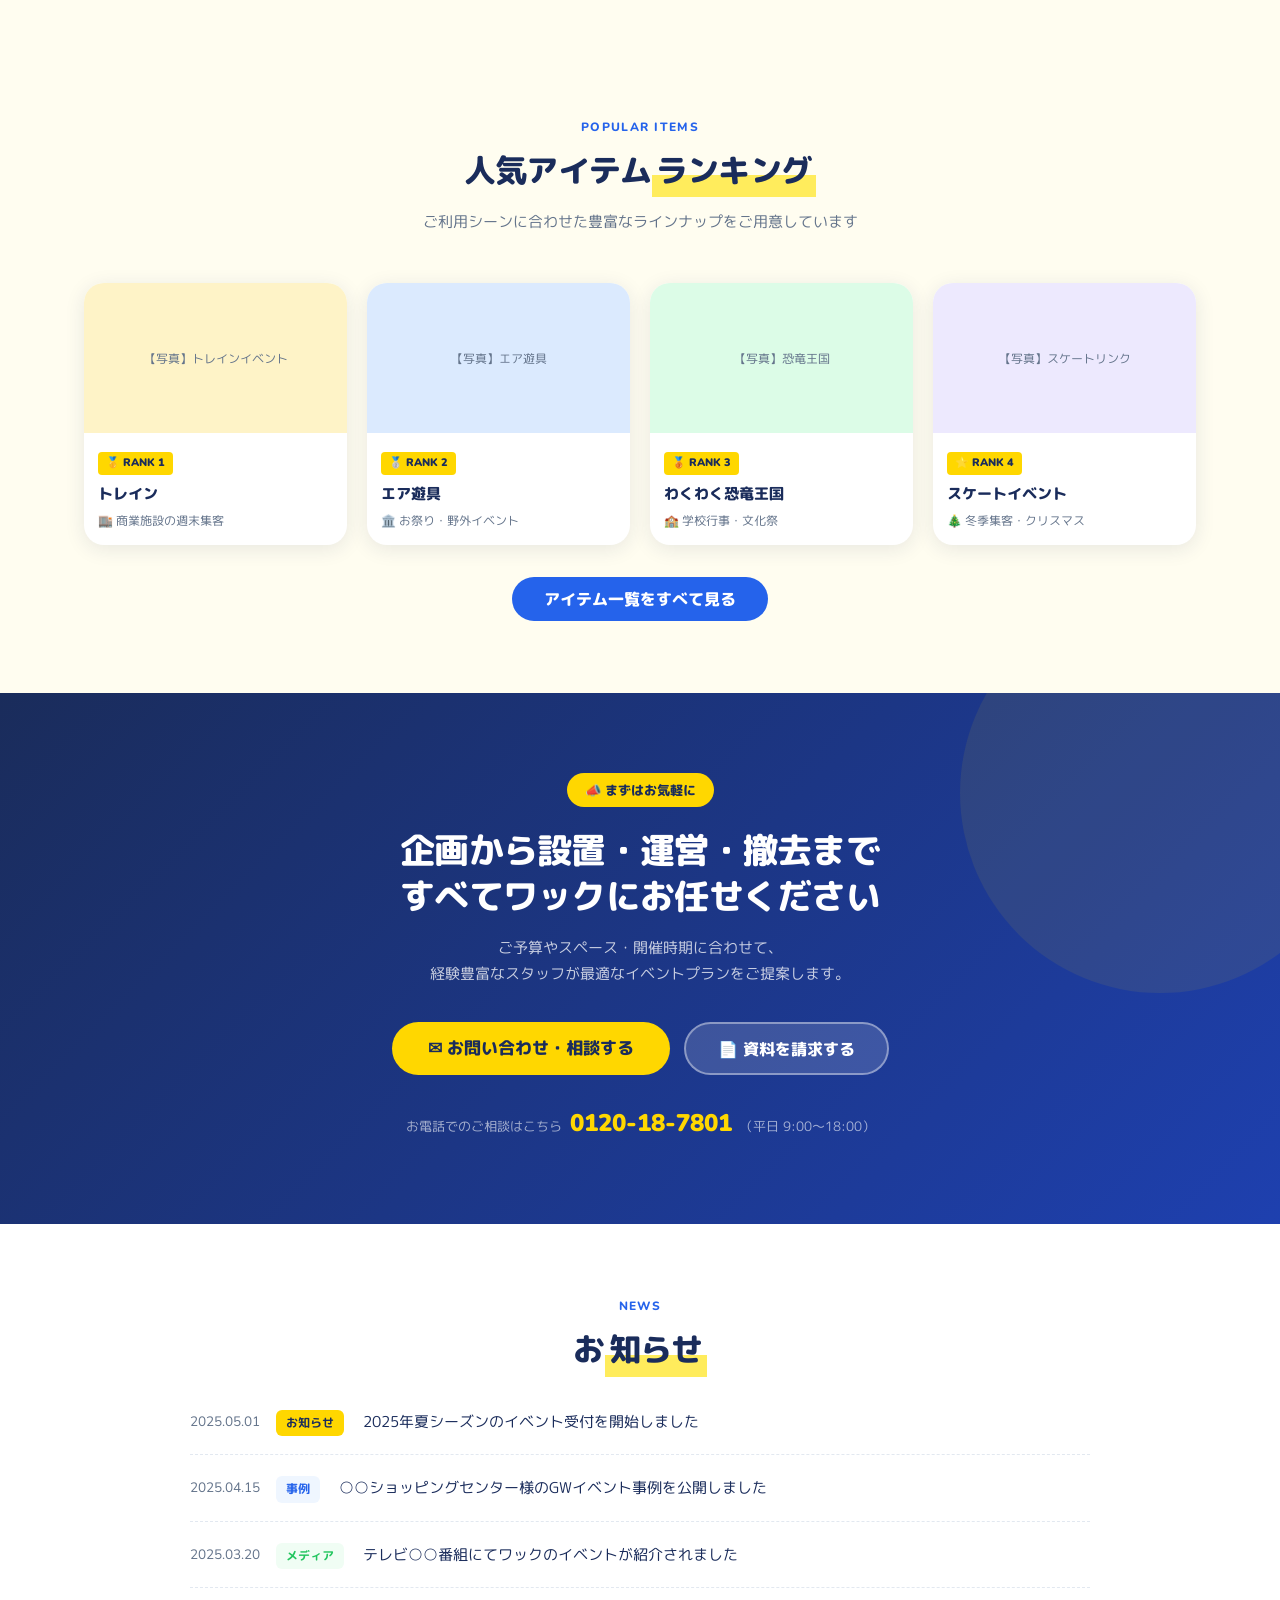
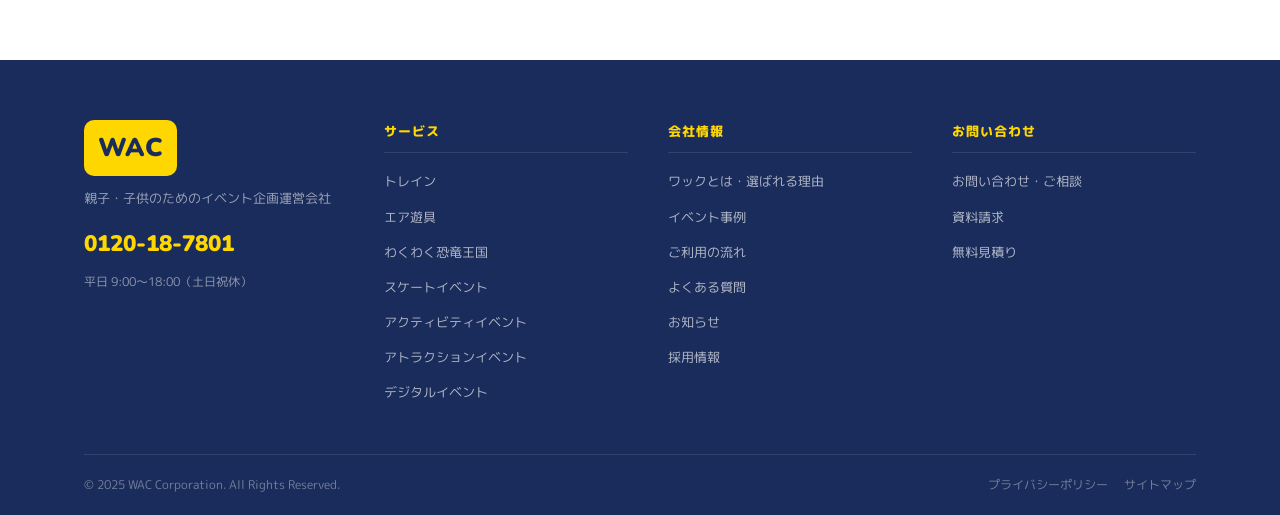
==== commit 46d6054e: "Add files via upload" ====
--- a/index.html
+++ b/index.html
@@ -194,6 +194,7 @@
       <a href="flow.html"    class="nav-link"><span class="en">Flow</span><span>ご利用の流れ</span></a>
       <a href="faq.html"      class="nav-link"><span class="en">FAQ</span><span>よくある質問</span></a>
       <a href="blog.html"      class="nav-link"><span class="en">Blog</span><span>ブログ</span></a>
+      <a href="news.html"      class="nav-link"><span class="en">News</span><span>お知らせ</span></a>
     </nav>
     <div class="nav-cta">
       <a href="documents.html" class="btn btn-outline-blue btn-sm">資料請求</a>
@@ -438,9 +439,9 @@
     <span class="badge-en">News</span>
     <h2 class="section-title">お<span>知らせ</span></h2>
     <div style="max-width:900px;margin:0 auto;">
-      <a href="#" class="news-item"><span class="news-date">2025.05.01</span><span class="tag tag-yellow">お知らせ</span><span class="news-title">2025年夏シーズンのイベント受付を開始しました</span></a>
-      <a href="#" class="news-item"><span class="news-date">2025.04.15</span><span class="tag tag-blue">事例</span><span class="news-title">○○ショッピングセンター様のGWイベント事例を公開しました</span></a>
-      <a href="#" class="news-item"><span class="news-date">2025.03.20</span><span class="tag tag-green">メディア</span><span class="news-title">テレビ○○番組にてワックのイベントが紹介されました</span></a>
+      <a href="news.html" class="news-item"><span class="news-date">2025.05.01</span><span class="tag tag-yellow">お知らせ</span><span class="news-title">2025年夏シーズンのイベント受付を開始しました</span></a>
+      <a href="news.html" class="news-item"><span class="news-date">2025.04.15</span><span class="tag tag-blue">事例</span><span class="news-title">○○ショッピングセンター様のGWイベント事例を公開しました</span></a>
+      <a href="news.html" class="news-item"><span class="news-date">2025.03.20</span><span class="tag tag-green">メディア</span><span class="news-title">テレビ○○番組にてワックのイベントが紹介されました</span></a>
     </div>
   </div>
 </section>
@@ -474,7 +475,7 @@
           <li><a href="cases.html">イベント事例</a></li>
           <li><a href="flow.html">ご利用の流れ</a></li>
           <li><a href="faq.html">よくある質問</a></li>
-          <li><a href="#">お知らせ</a></li>
+          <li><a href="news.html">お知らせ</a></li>
           <li><a href="#">採用情報</a></li>
         </ul>
       </div>
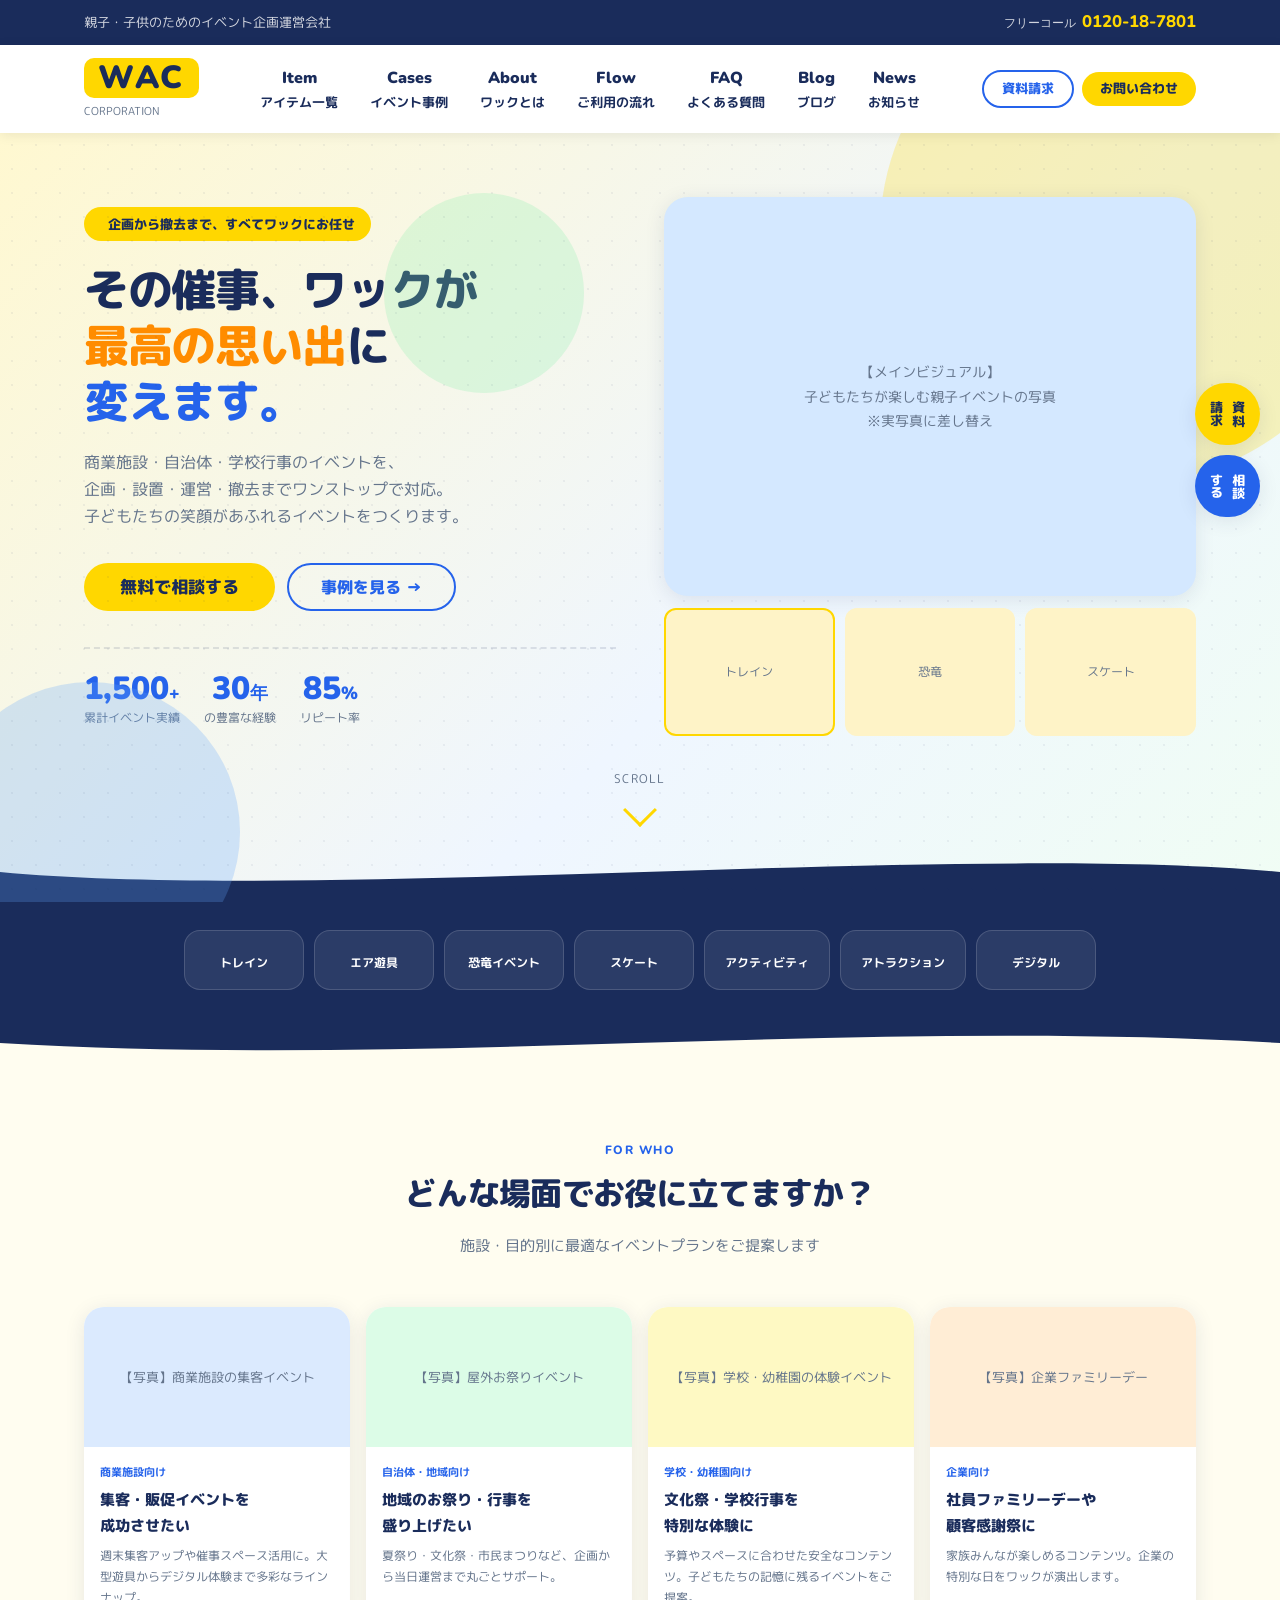
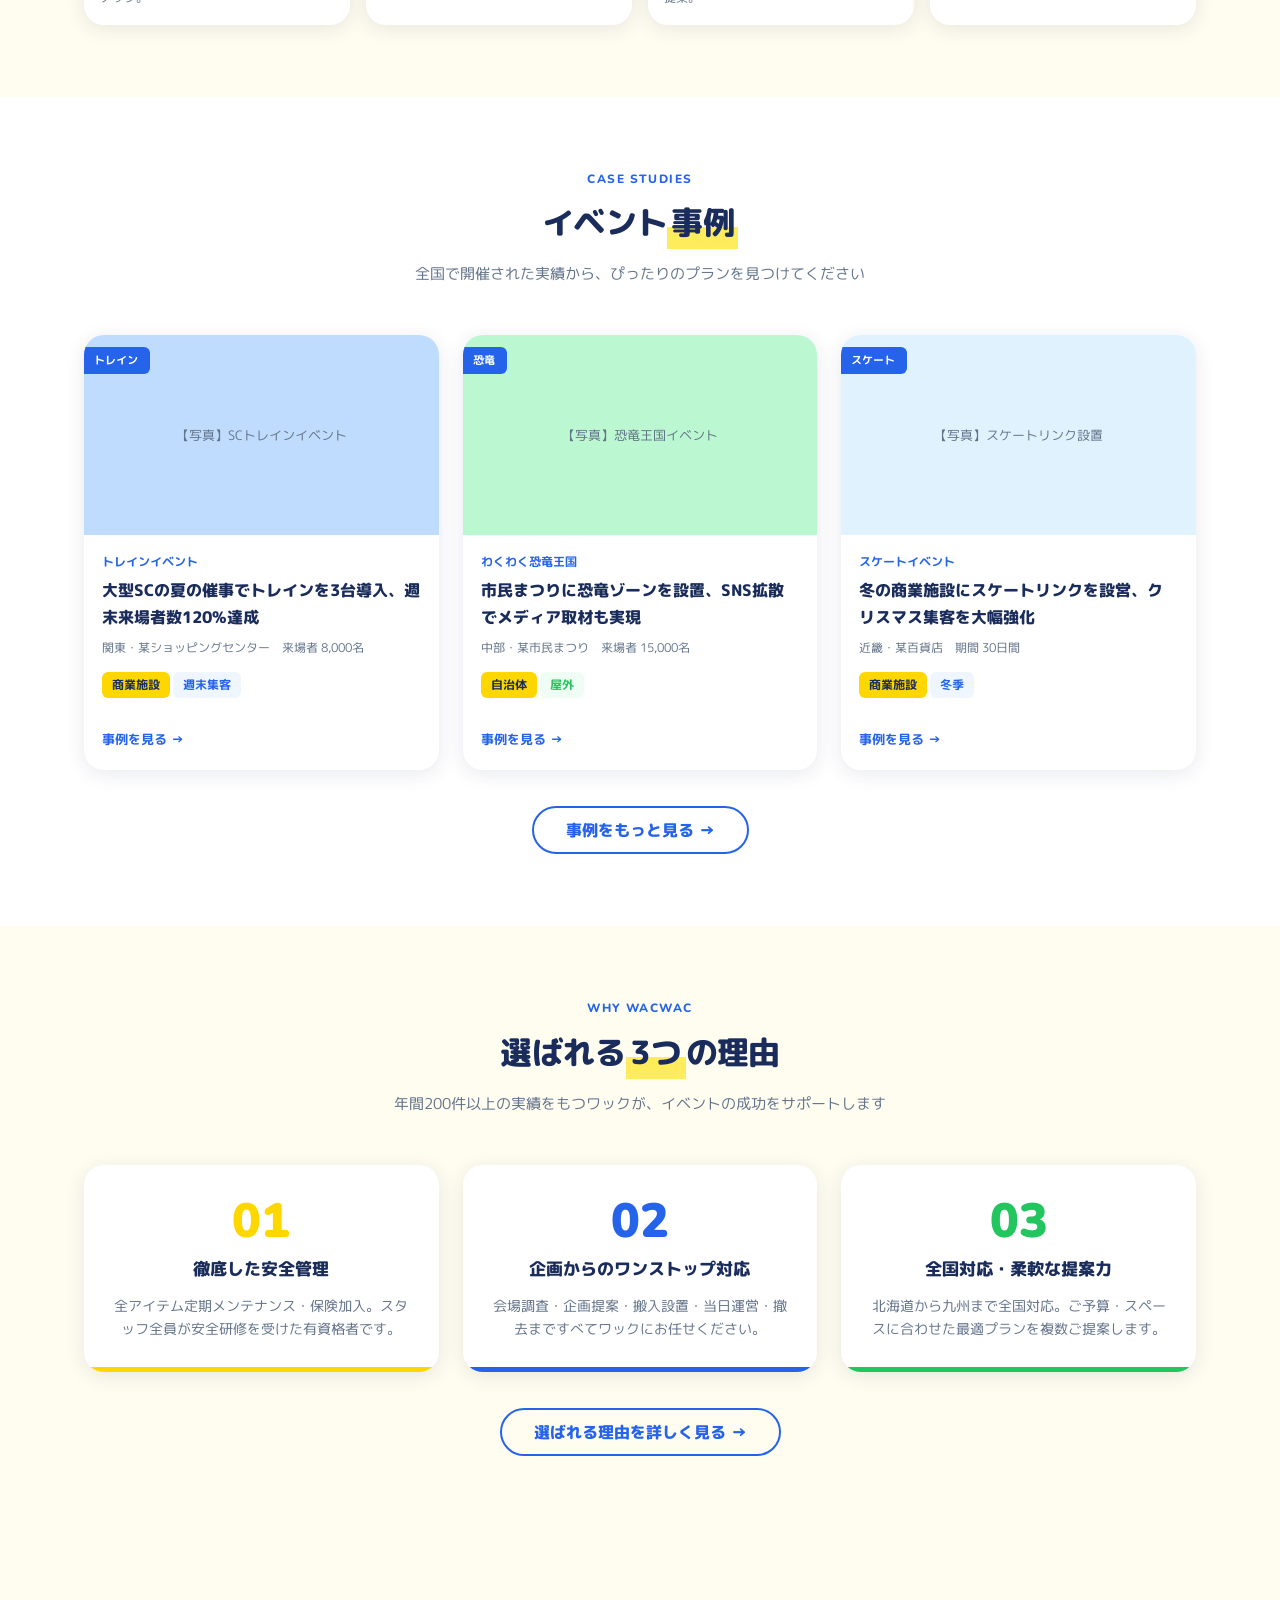
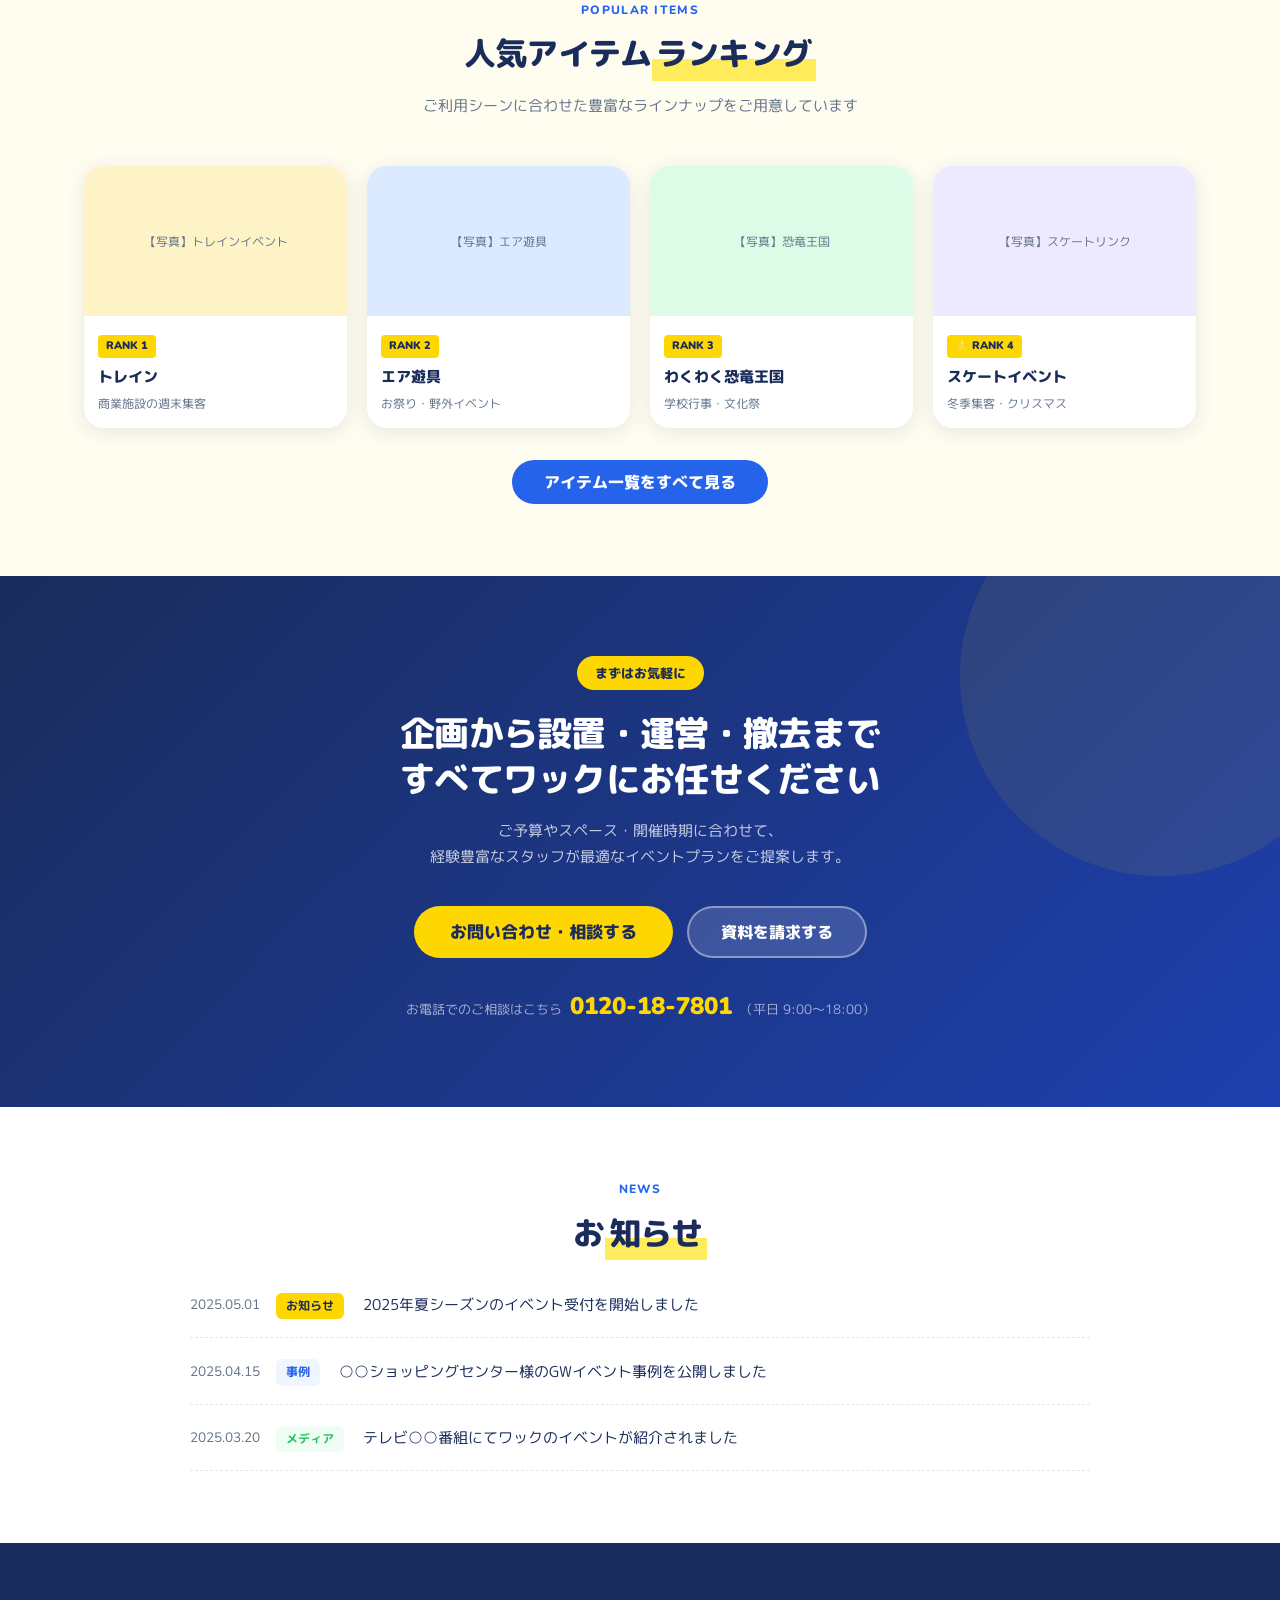
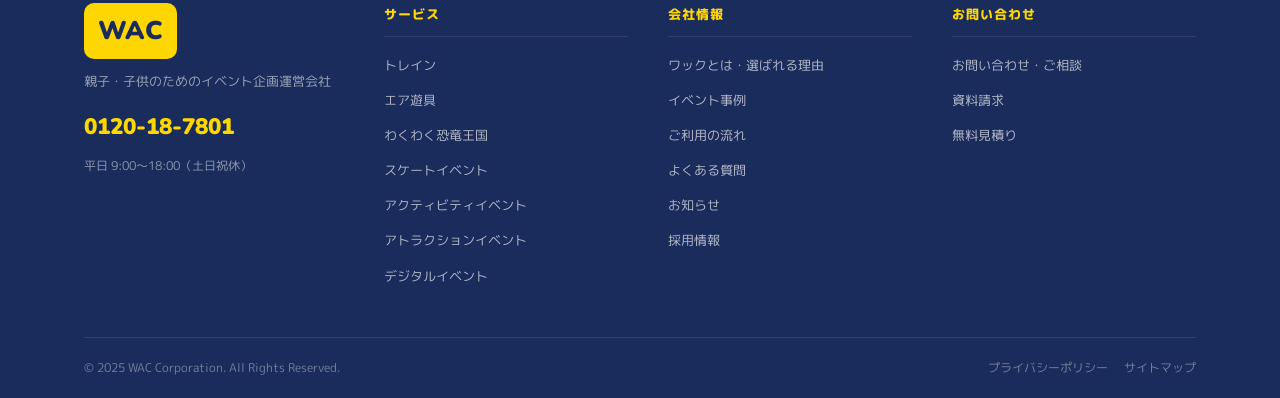
==== commit 318cff5e: "Add files via upload" ====
--- a/index.html
+++ b/index.html
@@ -7,80 +7,79 @@
 <link rel="preconnect" href="https://fonts.googleapis.com">
 <link href="https://fonts.googleapis.com/css2?family=M+PLUS+Rounded+1c:wght@400;500;700;800&family=Nunito:wght@700;800;900&display=swap" rel="stylesheet">
 <link rel="stylesheet" href="style.css">
-<style>
-/* ===== HERO ===== */
+<style>/* ===== HERO ===== */
 .hero {
-  position: relative;
-  background: linear-gradient(135deg, #FFF8D0 0%, #EFF6FF 60%, #F0FDF4 100%);
-  overflow: hidden; padding: 64px 0 0;
+ position: relative;
+ background: linear-gradient(135deg, #FFF8D0 0%, #EFF6FF 60%, #F0FDF4 100%);
+ overflow: hidden; padding: 64px 0 0;
 }
 .hero-bg-circle { position: absolute; border-radius: 50%; opacity: .25; }
 .hero-bg-circle.c1 { width:500px;height:500px;background:#FFD700;top:-150px;right:-100px; }
 .hero-bg-circle.c2 { width:300px;height:300px;background:#60A5FA;bottom:-80px;left:-60px; }
 .hero-bg-circle.c3 { width:200px;height:200px;background:#86EFAC;top:60px;left:30%; }
 .hero-inner {
-  max-width:1160px;margin:0 auto;padding:0 24px;
-  display:grid;grid-template-columns:1fr 1fr;gap:48px;align-items:center;
+ max-width:1160px;margin:0 auto;padding:0 24px;
+ display:grid;grid-template-columns:1fr 1fr;gap:48px;align-items:center;
 }
 .hero-eyebrow {
-  display:inline-flex;align-items:center;gap:8px;
-  background:var(--yellow);color:var(--navy);border-radius:50px;
-  padding:6px 16px;font-size:.82rem;font-weight:800;margin-bottom:20px;
-}
-.hero-eyebrow::before { content:'★'; }
+ display:inline-flex;align-items:center;gap:8px;
+ background:var(--yellow);color:var(--navy);border-radius:50px;
+ padding:6px 16px;font-size:.82rem;font-weight:800;margin-bottom:20px;
+}
+.hero-eyebrow::before { content:''; }
 .hero-h1 {
-  font-size:2.8rem;font-weight:800;line-height:1.25;color:var(--navy);
-  margin-bottom:20px;letter-spacing:-.03em;
-}
-.hero-h1 .accent  { color:var(--blue); }
+ font-size:2.8rem;font-weight:800;line-height:1.25;color:var(--navy);
+ margin-bottom:20px;letter-spacing:-.03em;
+}
+.hero-h1 .accent { color:var(--blue); }
 .hero-h1 .accent-y{ color:var(--orange); }
 .hero-desc { font-size:1rem;color:var(--gray);margin-bottom:32px; }
 .hero-btns { display:flex;gap:12px;flex-wrap:wrap; }
 .hero-stats {
-  display:flex;gap:24px;margin-top:36px;padding-top:24px;
-  border-top:2px dashed rgba(26,44,91,.12);
+ display:flex;gap:24px;margin-top:36px;padding-top:24px;
+ border-top:2px dashed rgba(26,44,91,.12);
 }
 .hero-stat { text-align:center; }
 .hero-stat-num {
-  font-family:'Nunito',sans-serif;font-size:2rem;font-weight:900;
-  color:var(--blue);line-height:1;
+ font-family:'Nunito',sans-serif;font-size:2rem;font-weight:900;
+ color:var(--blue);line-height:1;
 }
 .hero-stat-label { font-size:.72rem;color:var(--gray);margin-top:4px; }
 .hero-visual { position:relative;z-index:2; }
 .hero-photo-main {
-  width:100%;aspect-ratio:4/3;border-radius:24px;overflow:hidden;
-  box-shadow:var(--shadow);background:#d4e8ff;
-  display:flex;align-items:center;justify-content:center;
-  font-size:.9rem;color:var(--gray);text-align:center;padding:20px;
+ width:100%;aspect-ratio:4/3;border-radius:24px;overflow:hidden;
+ box-shadow:var(--shadow);background:#d4e8ff;
+ display:flex;align-items:center;justify-content:center;
+ font-size:.9rem;color:var(--gray);text-align:center;padding:20px;
 }
 .hero-thumb-row { display:flex;gap:10px;margin-top:12px; }
 .hero-thumb {
-  flex:1;aspect-ratio:4/3;border-radius:12px;
-  background:#fef3c7;display:flex;align-items:center;justify-content:center;
-  font-size:.72rem;color:var(--gray);text-align:center;padding:8px;
-  cursor:pointer;border:2px solid transparent;transition:border-color .2s;
+ flex:1;aspect-ratio:4/3;border-radius:12px;
+ background:#fef3c7;display:flex;align-items:center;justify-content:center;
+ font-size:.72rem;color:var(--gray);text-align:center;padding:8px;
+ cursor:pointer;border:2px solid transparent;transition:border-color .2s;
 }
 .hero-thumb:hover,.hero-thumb.active { border-color:var(--yellow); }
 .hero-scroll { text-align:center;padding:32px 0 0;font-size:.78rem;color:var(--gray);letter-spacing:.1em; }
 .hero-scroll-arrow {
-  display:block;margin:8px auto 0;width:24px;height:24px;
-  border-right:3px solid var(--yellow);border-bottom:3px solid var(--yellow);
-  transform:rotate(45deg);animation:bounce .8s infinite alternate;
+ display:block;margin:8px auto 0;width:24px;height:24px;
+ border-right:3px solid var(--yellow);border-bottom:3px solid var(--yellow);
+ transform:rotate(45deg);animation:bounce .8s infinite alternate;
 }
 @keyframes bounce { to { transform:rotate(45deg) translateY(6px); } }
 
 /* ===== CATEGORY NAV ===== */
 .cat-nav { background:var(--navy);padding:28px 0; }
 .cat-nav-inner {
-  max-width:1160px;margin:0 auto;padding:0 24px;
-  display:flex;gap:10px;justify-content:center;flex-wrap:wrap;
+ max-width:1160px;margin:0 auto;padding:0 24px;
+ display:flex;gap:10px;justify-content:center;flex-wrap:wrap;
 }
 .cat-item {
-  display:flex;flex-direction:column;align-items:center;gap:6px;
-  background:rgba(255,255,255,.08);border-radius:16px;
-  padding:16px 20px;min-width:120px;cursor:pointer;
-  text-decoration:none;transition:background .2s,transform .2s;
-  border:1.5px solid rgba(255,255,255,.15);
+ display:flex;flex-direction:column;align-items:center;gap:6px;
+ background:rgba(255,255,255,.08);border-radius:16px;
+ padding:16px 20px;min-width:120px;cursor:pointer;
+ text-decoration:none;transition:background .2s,transform .2s;
+ border:1.5px solid rgba(255,255,255,.15);
 }
 .cat-item:hover { background:var(--yellow);transform:translateY(-3px); }
 .cat-item:hover .cat-label { color:var(--navy); }
@@ -91,15 +90,15 @@
 .audience-nav { background:var(--bg-section);padding:72px 0; }
 .audience-grid { display:grid;grid-template-columns:repeat(4,1fr);gap:16px; }
 .audience-card {
-  border-radius:var(--radius-card);overflow:hidden;
-  box-shadow:var(--shadow);background:#fff;
-  cursor:pointer;transition:transform .2s,box-shadow .2s;text-decoration:none;
+ border-radius:var(--radius-card);overflow:hidden;
+ box-shadow:var(--shadow);background:#fff;
+ cursor:pointer;transition:transform .2s,box-shadow .2s;text-decoration:none;
 }
 .audience-card:hover { transform:translateY(-4px);box-shadow:var(--shadow-hover); }
 .audience-photo {
-  height:140px;background:#dbeafe;
-  display:flex;align-items:center;justify-content:center;
-  font-size:.82rem;color:var(--gray);text-align:center;padding:12px;
+ height:140px;background:#dbeafe;
+ display:flex;align-items:center;justify-content:center;
+ font-size:.82rem;color:var(--gray);text-align:center;padding:12px;
 }
 .audience-photo.g { background:#dcfce7; }
 .audience-photo.y { background:#fef9c3; }
@@ -116,9 +115,9 @@
 .why-preview { background:var(--bg-section);padding:72px 0; }
 .why-grid { display:grid;grid-template-columns:repeat(3,1fr);gap:24px; }
 .why-card {
-  background:#fff;border-radius:var(--radius-card);
-  padding:32px 24px;box-shadow:var(--shadow);text-align:center;
-  position:relative;overflow:hidden;
+ background:#fff;border-radius:var(--radius-card);
+ padding:32px 24px;box-shadow:var(--shadow);text-align:center;
+ position:relative;overflow:hidden;
 }
 .why-card::after { content:'';position:absolute;bottom:0;left:0;right:0;height:5px; }
 .why-card.w1::after { background:var(--yellow); }
@@ -136,24 +135,24 @@
 .items-preview { padding:72px 0;background:#fff; }
 .items-grid { display:grid;grid-template-columns:repeat(4,1fr);gap:20px;margin-bottom:32px; }
 .item-card {
-  border-radius:var(--radius-card);overflow:hidden;
-  box-shadow:var(--shadow);background:#fff;
-  transition:transform .2s,box-shadow .2s;text-decoration:none;
+ border-radius:var(--radius-card);overflow:hidden;
+ box-shadow:var(--shadow);background:#fff;
+ transition:transform .2s,box-shadow .2s;text-decoration:none;
 }
 .item-card:hover { transform:translateY(-4px);box-shadow:var(--shadow-hover); }
 .item-photo {
-  height:150px;background:#fef3c7;
-  display:flex;align-items:center;justify-content:center;
-  font-size:.78rem;color:var(--gray);text-align:center;padding:12px;
+ height:150px;background:#fef3c7;
+ display:flex;align-items:center;justify-content:center;
+ font-size:.78rem;color:var(--gray);text-align:center;padding:12px;
 }
 .item-photo.b { background:#dbeafe; }
 .item-photo.g { background:#dcfce7; }
 .item-photo.p { background:#ede9fe; }
 .item-body { padding:14px; }
 .item-rank {
-  font-family:'Nunito',sans-serif;font-size:.68rem;font-weight:900;
-  background:var(--yellow);color:var(--navy);
-  padding:2px 8px;border-radius:4px;margin-bottom:6px;display:inline-block;
+ font-family:'Nunito',sans-serif;font-size:.68rem;font-weight:900;
+ background:var(--yellow);color:var(--navy);
+ padding:2px 8px;border-radius:4px;margin-bottom:6px;display:inline-block;
 }
 .item-name { font-size:.95rem;font-weight:800;color:var(--navy);margin-bottom:4px; }
 .item-scene { font-size:.75rem;color:var(--gray); }
@@ -162,345 +161,45 @@
 .news-section { padding:72px 0;background:#fff; }
 
 @media(max-width:1024px){
-  .hero-inner { grid-template-columns:1fr; }
-  .hero-visual { display:none; }
-  .audience-grid { grid-template-columns:repeat(2,1fr); }
-  .items-grid { grid-template-columns:repeat(2,1fr); }
-  .why-grid { grid-template-columns:1fr; }
+ .hero-inner { grid-template-columns:1fr; }
+ .hero-visual { display:none; }
+ .audience-grid { grid-template-columns:repeat(2,1fr); }
+ .items-grid { grid-template-columns:repeat(2,1fr); }
+ .why-grid { grid-template-columns:1fr; }
 }
 </style>
 </head>
-<body>
-
-<!-- TOP BAR -->
-<div class="topbar">
-  <div class="container">
-    <span class="topbar-left">親子・子供のためのイベント企画運営会社</span>
-    <span class="topbar-tel"><span>フリーコール</span>0120-18-7801</span>
-  </div>
+<body> <!-- TOP BAR -->
+<div class="topbar"> <div class="container"> <span class="topbar-left">親子・子供のためのイベント企画運営会社</span> <span class="topbar-tel"><span>フリーコール</span>0120-18-7801</span> </div>
+</div> <!-- HEADER -->
+<header> <div class="header-inner"> <a href="index.html" class="logo"> <span class="logo-mark">WAC</span> <span class="logo-sub">CORPORATION</span> </a> <nav> <a href="items.html" class="nav-link"><span class="en">Item</span><span>アイテム一覧</span></a> <a href="cases.html" class="nav-link"><span class="en">Cases</span><span>イベント事例</span></a> <a href="why.html" class="nav-link"><span class="en">About</span><span>ワックとは</span></a> <a href="flow.html" class="nav-link"><span class="en">Flow</span><span>ご利用の流れ</span></a> <a href="faq.html" class="nav-link"><span class="en">FAQ</span><span>よくある質問</span></a> <a href="blog.html" class="nav-link"><span class="en">Blog</span><span>ブログ</span></a> <a href="news.html" class="nav-link"><span class="en">News</span><span>お知らせ</span></a> </nav> <div class="nav-cta"> <a href="documents.html" class="btn btn-outline-blue btn-sm">資料請求</a> <a href="contact.html" class="btn btn-yellow btn-sm">お問い合わせ</a> </div> </div>
+</header> <!-- FLOATING CTA -->
+<div class="float-cta"> <a href="documents.html" class="float-btn">資料<br>請求</a> <a href="contact.html" class="float-btn blue">相談<br>する</a>
+</div> <!-- HERO -->
+<section class="hero"> <div class="hero-bg-circle c1"></div> <div class="hero-bg-circle c2"></div> <div class="hero-bg-circle c3"></div> <div class="dots-bg"></div> <div class="hero-inner"> <div> <span class="hero-eyebrow">企画から撤去まで、すべてワックにお任せ</span> <h1 class="hero-h1">その催事、ワックが<br> <span class="accent-y">最高の思い出</span>に<br> <span class="accent">変えます。</span> </h1> <p class="hero-desc">商業施設・自治体・学校行事のイベントを、<br>企画・設置・運営・撤去までワンストップで対応。<br>子どもたちの笑顔があふれるイベントをつくります。 </p> <div class="hero-btns"> <a href="contact.html" class="btn btn-yellow" style="font-size:1.05rem;padding:16px 36px;">無料で相談する</a> <a href="cases.html" class="btn btn-outline-blue">事例を見る →</a> </div> <div class="hero-stats"> <div class="hero-stat"><div class="hero-stat-num">1,500<span style="font-size:1.1rem;">+</span></div><div class="hero-stat-label">累計イベント実績</div></div> <div class="hero-stat"><div class="hero-stat-num">30<span style="font-size:1.1rem;">年</span></div><div class="hero-stat-label">の豊富な経験</div></div> <div class="hero-stat"><div class="hero-stat-num">85<span style="font-size:1.1rem;">%</span></div><div class="hero-stat-label">リピート率</div></div> </div> </div> <div class="hero-visual"> <div class="hero-photo-main">【メインビジュアル】<br>子どもたちが楽しむ親子イベントの写真<br>※実写真に差し替え</div> <div class="hero-thumb-row"> <div class="hero-thumb active">トレイン</div> <div class="hero-thumb">恐竜</div> <div class="hero-thumb">スケート</div> </div> </div> </div> <div class="hero-scroll">SCROLL<span class="hero-scroll-arrow"></span></div> <div class="wave-divider" style="margin-top:20px;"> <svg viewBox="0 0 1440 60" preserveAspectRatio="none" height="60"> <path d="M0,30 C360,60 1080,0 1440,30 L1440,60 L0,60 Z" fill="#1a2c5b"/> </svg> </div>
+</section> <!-- CATEGORY NAV -->
+<div class="cat-nav"> <div class="cat-nav-inner"> <a href="items.html#train" class="cat-item"><span class="cat-icon"></span><span class="cat-label">トレイン</span></a> <a href="items.html#air" class="cat-item"><span class="cat-icon"></span><span class="cat-label">エア遊具</span></a> <a href="items.html#dino" class="cat-item"><span class="cat-icon"></span><span class="cat-label">恐竜イベント</span></a> <a href="items.html#skate" class="cat-item"><span class="cat-icon"></span><span class="cat-label">スケート</span></a> <a href="items.html#activity" class="cat-item"><span class="cat-icon"></span><span class="cat-label">アクティビティ</span></a> <a href="items.html#attract" class="cat-item"><span class="cat-icon"></span><span class="cat-label">アトラクション</span></a> <a href="items.html#digital" class="cat-item"><span class="cat-icon"></span><span class="cat-label">デジタル</span></a> </div>
 </div>
-
-<!-- HEADER -->
-<header>
-  <div class="header-inner">
-    <a href="index.html" class="logo">
-      <span class="logo-mark">WAC</span>
-      <span class="logo-sub">CORPORATION</span>
-    </a>
-    <nav>
-      <a href="items.html"   class="nav-link"><span class="en">Item</span><span>アイテム一覧</span></a>
-      <a href="cases.html"   class="nav-link"><span class="en">Cases</span><span>イベント事例</span></a>
-      <a href="why.html"     class="nav-link"><span class="en">About</span><span>ワックとは</span></a>
-      <a href="flow.html"    class="nav-link"><span class="en">Flow</span><span>ご利用の流れ</span></a>
-      <a href="faq.html"      class="nav-link"><span class="en">FAQ</span><span>よくある質問</span></a>
-      <a href="blog.html"      class="nav-link"><span class="en">Blog</span><span>ブログ</span></a>
-      <a href="news.html"      class="nav-link"><span class="en">News</span><span>お知らせ</span></a>
-    </nav>
-    <div class="nav-cta">
-      <a href="documents.html" class="btn btn-outline-blue btn-sm">資料請求</a>
-      <a href="contact.html" class="btn btn-yellow btn-sm">お問い合わせ</a>
-    </div>
-  </div>
-</header>
-
-<!-- FLOATING CTA -->
-<div class="float-cta">
-  <a href="documents.html" class="float-btn">資料<br>請求</a>
-  <a href="contact.html" class="float-btn blue">相談<br>する</a>
-</div>
-
-<!-- HERO -->
-<section class="hero">
-  <div class="hero-bg-circle c1"></div>
-  <div class="hero-bg-circle c2"></div>
-  <div class="hero-bg-circle c3"></div>
-  <div class="dots-bg"></div>
-  <div class="hero-inner">
-    <div>
-      <span class="hero-eyebrow">企画から撤去まで、すべてワックにお任せ</span>
-      <h1 class="hero-h1">
-        その催事、ワックが<br>
-        <span class="accent-y">最高の思い出</span>に<br>
-        <span class="accent">変えます。</span>
-      </h1>
-      <p class="hero-desc">
-        商業施設・自治体・学校行事のイベントを、<br>
-        企画・設置・運営・撤去までワンストップで対応。<br>
-        子どもたちの笑顔があふれるイベントをつくります。
-      </p>
-      <div class="hero-btns">
-        <a href="contact.html" class="btn btn-yellow" style="font-size:1.05rem;padding:16px 36px;">✉ 無料で相談する</a>
-        <a href="cases.html"   class="btn btn-outline-blue">事例を見る →</a>
-      </div>
-      <div class="hero-stats">
-        <div class="hero-stat"><div class="hero-stat-num">1,500<span style="font-size:1.1rem;">+</span></div><div class="hero-stat-label">累計イベント実績</div></div>
-        <div class="hero-stat"><div class="hero-stat-num">30<span style="font-size:1.1rem;">年</span></div><div class="hero-stat-label">の豊富な経験</div></div>
-        <div class="hero-stat"><div class="hero-stat-num">85<span style="font-size:1.1rem;">%</span></div><div class="hero-stat-label">リピート率</div></div>
-      </div>
-    </div>
-    <div class="hero-visual">
-      <div class="hero-photo-main">【メインビジュアル】<br>子どもたちが楽しむ親子イベントの写真<br>※実写真に差し替え</div>
-      <div class="hero-thumb-row">
-        <div class="hero-thumb active">🚂 トレイン</div>
-        <div class="hero-thumb">🦕 恐竜</div>
-        <div class="hero-thumb">⛸️ スケート</div>
-      </div>
-    </div>
-  </div>
-  <div class="hero-scroll">SCROLL<span class="hero-scroll-arrow"></span></div>
-  <div class="wave-divider" style="margin-top:20px;">
-    <svg viewBox="0 0 1440 60" preserveAspectRatio="none" height="60">
-      <path d="M0,30 C360,60 1080,0 1440,30 L1440,60 L0,60 Z" fill="#1a2c5b"/>
-    </svg>
-  </div>
-</section>
-
-<!-- CATEGORY NAV -->
-<div class="cat-nav">
-  <div class="cat-nav-inner">
-    <a href="items.html#train"    class="cat-item"><span class="cat-icon">🚂</span><span class="cat-label">トレイン</span></a>
-    <a href="items.html#air"      class="cat-item"><span class="cat-icon">🎈</span><span class="cat-label">エア遊具</span></a>
-    <a href="items.html#dino"     class="cat-item"><span class="cat-icon">🦕</span><span class="cat-label">恐竜イベント</span></a>
-    <a href="items.html#skate"    class="cat-item"><span class="cat-icon">⛸️</span><span class="cat-label">スケート</span></a>
-    <a href="items.html#activity" class="cat-item"><span class="cat-icon">🎯</span><span class="cat-label">アクティビティ</span></a>
-    <a href="items.html#attract"  class="cat-item"><span class="cat-icon">🎡</span><span class="cat-label">アトラクション</span></a>
-    <a href="items.html#digital"  class="cat-item"><span class="cat-icon">📱</span><span class="cat-label">デジタル</span></a>
-  </div>
-</div>
-<div class="wave-divider" style="background:#1a2c5b;">
-  <svg viewBox="0 0 1440 50" preserveAspectRatio="none" height="50">
-    <path d="M0,25 C480,50 960,0 1440,25 L1440,50 L0,50 Z" fill="#FFFDF0"/>
-  </svg>
-</div>
-
-<!-- AUDIENCE -->
-<section class="audience-nav">
-  <div class="container">
-    <span class="badge-en">For Who</span>
-    <h2 class="section-title">どんな場面でお役に立てますか？</h2>
-    <p class="section-sub">施設・目的別に最適なイベントプランをご提案します</p>
-    <div class="audience-grid">
-      <a href="cases.html?cat=commercial" class="audience-card">
-        <div class="audience-photo">【写真】商業施設の集客イベント</div>
-        <div class="audience-body">
-          <div class="audience-tag">🏬 商業施設向け</div>
-          <div class="audience-title">集客・販促イベントを<br>成功させたい</div>
-          <div class="audience-desc">週末集客アップや催事スペース活用に。大型遊具からデジタル体験まで多彩なラインナップ。</div>
-        </div>
-      </a>
-      <a href="cases.html?cat=local" class="audience-card">
-        <div class="audience-photo g">【写真】屋外お祭りイベント</div>
-        <div class="audience-body">
-          <div class="audience-tag">🏛️ 自治体・地域向け</div>
-          <div class="audience-title">地域のお祭り・行事を<br>盛り上げたい</div>
-          <div class="audience-desc">夏祭り・文化祭・市民まつりなど、企画から当日運営まで丸ごとサポート。</div>
-        </div>
-      </a>
-      <a href="cases.html?cat=school" class="audience-card">
-        <div class="audience-photo y">【写真】学校・幼稚園の体験イベント</div>
-        <div class="audience-body">
-          <div class="audience-tag">🏫 学校・幼稚園向け</div>
-          <div class="audience-title">文化祭・学校行事を<br>特別な体験に</div>
-          <div class="audience-desc">予算やスペースに合わせた安全なコンテンツ。子どもたちの記憶に残るイベントをご提案。</div>
-        </div>
-      </a>
-      <a href="cases.html?cat=corporate" class="audience-card">
-        <div class="audience-photo o">【写真】企業ファミリーデー</div>
-        <div class="audience-body">
-          <div class="audience-tag">🏢 企業向け</div>
-          <div class="audience-title">社員ファミリーデーや<br>顧客感謝祭に</div>
-          <div class="audience-desc">家族みんなが楽しめるコンテンツ。企業の特別な日をワックが演出します。</div>
-        </div>
-      </a>
-    </div>
-  </div>
-</section>
-
-<!-- CASES PREVIEW -->
-<section class="cases-preview">
-  <div class="container">
-    <span class="badge-en">Case Studies</span>
-    <h2 class="section-title">イベント<span>事例</span></h2>
-    <p class="section-sub">全国で開催された実績から、ぴったりのプランを見つけてください</p>
-    <div class="cases-grid">
-      <a href="cases.html" class="case-card">
-        <div class="case-photo"><span class="case-ribbon">トレイン</span>【写真】SCトレインイベント</div>
-        <div class="case-body">
-          <div class="case-category">🚂 トレインイベント</div>
-          <div class="case-title">大型SCの夏の催事でトレインを3台導入、週末来場者数120%達成</div>
-          <div class="case-meta"><span>関東・某ショッピングセンター</span><span>来場者 8,000名</span></div>
-          <div><span class="tag tag-yellow">商業施設</span><span class="tag tag-blue">週末集客</span></div>
-          <br><span class="case-link">事例を見る</span>
-        </div>
-      </a>
-      <a href="cases.html" class="case-card">
-        <div class="case-photo dino"><span class="case-ribbon">恐竜</span>【写真】恐竜王国イベント</div>
-        <div class="case-body">
-          <div class="case-category">🦕 わくわく恐竜王国</div>
-          <div class="case-title">市民まつりに恐竜ゾーンを設置、SNS拡散でメディア取材も実現</div>
-          <div class="case-meta"><span>中部・某市民まつり</span><span>来場者 15,000名</span></div>
-          <div><span class="tag tag-yellow">自治体</span><span class="tag tag-green">屋外</span></div>
-          <br><span class="case-link">事例を見る</span>
-        </div>
-      </a>
-      <a href="cases.html" class="case-card">
-        <div class="case-photo skate"><span class="case-ribbon">スケート</span>【写真】スケートリンク設置</div>
-        <div class="case-body">
-          <div class="case-category">⛸️ スケートイベント</div>
-          <div class="case-title">冬の商業施設にスケートリンクを設営、クリスマス集客を大幅強化</div>
-          <div class="case-meta"><span>近畿・某百貨店</span><span>期間 30日間</span></div>
-          <div><span class="tag tag-yellow">商業施設</span><span class="tag tag-blue">冬季</span></div>
-          <br><span class="case-link">事例を見る</span>
-        </div>
-      </a>
-    </div>
-    <div style="text-align:center;margin-top:36px;">
-      <a href="cases.html" class="btn btn-outline-blue">事例をもっと見る →</a>
-    </div>
-  </div>
-</section>
-
-<!-- WHY PREVIEW -->
-<section class="why-preview">
-  <div class="container">
-    <span class="badge-en">Why WACWAC</span>
-    <h2 class="section-title">選ばれる<span>3つ</span>の理由</h2>
-    <p class="section-sub">年間200件以上の実績をもつワックが、イベントの成功をサポートします</p>
-    <div class="why-grid">
-      <div class="why-card w1">
-        <div class="why-num">01</div><div class="why-icon">🛡️</div>
-        <div class="why-title">徹底した安全管理</div>
-        <div class="why-desc">全アイテム定期メンテナンス・保険加入。スタッフ全員が安全研修を受けた有資格者です。</div>
-      </div>
-      <div class="why-card w2">
-        <div class="why-num">02</div><div class="why-icon">🏆</div>
-        <div class="why-title">企画からのワンストップ対応</div>
-        <div class="why-desc">会場調査・企画提案・搬入設置・当日運営・撤去まですべてワックにお任せください。</div>
-      </div>
-      <div class="why-card w3">
-        <div class="why-num">03</div><div class="why-icon">🗾</div>
-        <div class="why-title">全国対応・柔軟な提案力</div>
-        <div class="why-desc">北海道から九州まで全国対応。ご予算・スペースに合わせた最適プランを複数ご提案します。</div>
-      </div>
-    </div>
-    <div style="text-align:center;margin-top:36px;">
-      <a href="why.html" class="btn btn-outline-blue">選ばれる理由を詳しく見る →</a>
-    </div>
-  </div>
-</section>
-
-<!-- ITEMS PREVIEW -->
-<section class="items-preview" style="background:var(--bg-section);">
-  <div class="container">
-    <span class="badge-en">Popular Items</span>
-    <h2 class="section-title">人気アイテム<span>ランキング</span></h2>
-    <p class="section-sub">ご利用シーンに合わせた豊富なラインナップをご用意しています</p>
-    <div class="items-grid">
-      <a href="items.html#train" class="item-card">
-        <div class="item-photo">【写真】トレインイベント</div>
-        <div class="item-body"><div class="item-rank">🥇 RANK 1</div><div class="item-name">トレイン</div><div class="item-scene">🏬 商業施設の週末集客</div></div>
-      </a>
-      <a href="items.html#air" class="item-card">
-        <div class="item-photo b">【写真】エア遊具</div>
-        <div class="item-body"><div class="item-rank">🥈 RANK 2</div><div class="item-name">エア遊具</div><div class="item-scene">🏛️ お祭り・野外イベント</div></div>
-      </a>
-      <a href="items.html#dino" class="item-card">
-        <div class="item-photo g">【写真】恐竜王国</div>
-        <div class="item-body"><div class="item-rank">🥉 RANK 3</div><div class="item-name">わくわく恐竜王国</div><div class="item-scene">🏫 学校行事・文化祭</div></div>
-      </a>
-      <a href="items.html#skate" class="item-card">
-        <div class="item-photo p">【写真】スケートリンク</div>
-        <div class="item-body"><div class="item-rank">⭐ RANK 4</div><div class="item-name">スケートイベント</div><div class="item-scene">🎄 冬季集客・クリスマス</div></div>
-      </a>
-    </div>
-    <div style="text-align:center;">
-      <a href="items.html" class="btn btn-blue">アイテム一覧をすべて見る</a>
-    </div>
-  </div>
-</section>
-
-<!-- CTA BANNER -->
-<section class="cta-banner">
-  <div class="cta-inner">
-    <span class="cta-label">📣 まずはお気軽に</span>
-    <h2 class="cta-h2">企画から設置・運営・撤去まで<br>すべてワックにお任せください</h2>
-    <p class="cta-desc">ご予算やスペース・開催時期に合わせて、<br>経験豊富なスタッフが最適なイベントプランをご提案します。</p>
-    <div class="cta-btns">
-      <a href="contact.html" class="btn btn-yellow" style="font-size:1.05rem;padding:18px 36px;">✉ お問い合わせ・相談する</a>
-      <a href="contact.html" class="btn" style="background:rgba(255,255,255,.15);color:#fff;border:2px solid rgba(255,255,255,.4);">📄 資料を請求する</a>
-    </div>
-    <div class="cta-tel">お電話でのご相談はこちら<strong>0120-18-7801</strong>（平日 9:00〜18:00）</div>
-  </div>
-</section>
-
-<!-- NEWS -->
-<section class="news-section">
-  <div class="container">
-    <span class="badge-en">News</span>
-    <h2 class="section-title">お<span>知らせ</span></h2>
-    <div style="max-width:900px;margin:0 auto;">
-      <a href="news.html" class="news-item"><span class="news-date">2025.05.01</span><span class="tag tag-yellow">お知らせ</span><span class="news-title">2025年夏シーズンのイベント受付を開始しました</span></a>
-      <a href="news.html" class="news-item"><span class="news-date">2025.04.15</span><span class="tag tag-blue">事例</span><span class="news-title">○○ショッピングセンター様のGWイベント事例を公開しました</span></a>
-      <a href="news.html" class="news-item"><span class="news-date">2025.03.20</span><span class="tag tag-green">メディア</span><span class="news-title">テレビ○○番組にてワックのイベントが紹介されました</span></a>
-    </div>
-  </div>
-</section>
-
-<!-- FOOTER -->
-<footer>
-  <div class="container">
-    <div class="footer-top">
-      <div>
-        <div class="footer-logo-mark">WAC</div>
-        <p class="footer-tagline">親子・子供のためのイベント企画運営会社</p>
-        <span class="footer-tel-num">0120-18-7801</span>
-        <span class="footer-hours">平日 9:00〜18:00（土日祝休）</span>
-      </div>
-      <div class="footer-col">
-        <h4>サービス</h4>
-        <ul>
-          <li><a href="items.html#train">トレイン</a></li>
-          <li><a href="items.html#air">エア遊具</a></li>
-          <li><a href="items.html#dino">わくわく恐竜王国</a></li>
-          <li><a href="items.html#skate">スケートイベント</a></li>
-          <li><a href="items.html#activity">アクティビティイベント</a></li>
-          <li><a href="items.html#attract">アトラクションイベント</a></li>
-          <li><a href="items.html#digital">デジタルイベント</a></li>
-        </ul>
-      </div>
-      <div class="footer-col">
-        <h4>会社情報</h4>
-        <ul>
-          <li><a href="why.html">ワックとは・選ばれる理由</a></li>
-          <li><a href="cases.html">イベント事例</a></li>
-          <li><a href="flow.html">ご利用の流れ</a></li>
-          <li><a href="faq.html">よくある質問</a></li>
-          <li><a href="news.html">お知らせ</a></li>
-          <li><a href="#">採用情報</a></li>
-        </ul>
-      </div>
-      <div class="footer-col">
-        <h4>お問い合わせ</h4>
-        <ul>
-          <li><a href="contact.html">お問い合わせ・ご相談</a></li>
-          <li><a href="documents.html">資料請求</a></li>
-          <li><a href="contact.html">無料見積り</a></li>
-        </ul>
-      </div>
-    </div>
-    <div class="footer-bottom">
-      <div>© 2025 WAC Corporation. All Rights Reserved.</div>
-      <div style="display:flex;gap:16px;"><a href="#">プライバシーポリシー</a><a href="#">サイトマップ</a></div>
-    </div>
-  </div>
-</footer>
-
-<script>
-document.querySelectorAll('.hero-thumb').forEach(t => {
-  t.addEventListener('click', () => {
-    document.querySelectorAll('.hero-thumb').forEach(x => x.classList.remove('active'));
-    t.classList.add('active');
-  });
+<div class="wave-divider" style="background:#1a2c5b;"> <svg viewBox="0 0 1440 50" preserveAspectRatio="none" height="50"> <path d="M0,25 C480,50 960,0 1440,25 L1440,50 L0,50 Z" fill="#FFFDF0"/> </svg>
+</div> <!-- AUDIENCE -->
+<section class="audience-nav"> <div class="container"> <span class="badge-en">For Who</span> <h2 class="section-title">どんな場面でお役に立てますか？</h2> <p class="section-sub">施設・目的別に最適なイベントプランをご提案します</p> <div class="audience-grid"> <a href="cases.html?cat=commercial" class="audience-card"> <div class="audience-photo">【写真】商業施設の集客イベント</div> <div class="audience-body"> <div class="audience-tag">商業施設向け</div> <div class="audience-title">集客・販促イベントを<br>成功させたい</div> <div class="audience-desc">週末集客アップや催事スペース活用に。大型遊具からデジタル体験まで多彩なラインナップ。</div> </div> </a> <a href="cases.html?cat=local" class="audience-card"> <div class="audience-photo g">【写真】屋外お祭りイベント</div> <div class="audience-body"> <div class="audience-tag">自治体・地域向け</div> <div class="audience-title">地域のお祭り・行事を<br>盛り上げたい</div> <div class="audience-desc">夏祭り・文化祭・市民まつりなど、企画から当日運営まで丸ごとサポート。</div> </div> </a> <a href="cases.html?cat=school" class="audience-card"> <div class="audience-photo y">【写真】学校・幼稚園の体験イベント</div> <div class="audience-body"> <div class="audience-tag">学校・幼稚園向け</div> <div class="audience-title">文化祭・学校行事を<br>特別な体験に</div> <div class="audience-desc">予算やスペースに合わせた安全なコンテンツ。子どもたちの記憶に残るイベントをご提案。</div> </div> </a> <a href="cases.html?cat=corporate" class="audience-card"> <div class="audience-photo o">【写真】企業ファミリーデー</div> <div class="audience-body"> <div class="audience-tag">企業向け</div> <div class="audience-title">社員ファミリーデーや<br>顧客感謝祭に</div> <div class="audience-desc">家族みんなが楽しめるコンテンツ。企業の特別な日をワックが演出します。</div> </div> </a> </div> </div>
+</section> <!-- CASES PREVIEW -->
+<section class="cases-preview"> <div class="container"> <span class="badge-en">Case Studies</span> <h2 class="section-title">イベント<span>事例</span></h2> <p class="section-sub">全国で開催された実績から、ぴったりのプランを見つけてください</p> <div class="cases-grid"> <a href="cases.html" class="case-card"> <div class="case-photo"><span class="case-ribbon">トレイン</span>【写真】SCトレインイベント</div> <div class="case-body"> <div class="case-category">トレインイベント</div> <div class="case-title">大型SCの夏の催事でトレインを3台導入、週末来場者数120%達成</div> <div class="case-meta"><span>関東・某ショッピングセンター</span><span>来場者 8,000名</span></div> <div><span class="tag tag-yellow">商業施設</span><span class="tag tag-blue">週末集客</span></div> <br><span class="case-link">事例を見る</span> </div> </a> <a href="cases.html" class="case-card"> <div class="case-photo dino"><span class="case-ribbon">恐竜</span>【写真】恐竜王国イベント</div> <div class="case-body"> <div class="case-category">わくわく恐竜王国</div> <div class="case-title">市民まつりに恐竜ゾーンを設置、SNS拡散でメディア取材も実現</div> <div class="case-meta"><span>中部・某市民まつり</span><span>来場者 15,000名</span></div> <div><span class="tag tag-yellow">自治体</span><span class="tag tag-green">屋外</span></div> <br><span class="case-link">事例を見る</span> </div> </a> <a href="cases.html" class="case-card"> <div class="case-photo skate"><span class="case-ribbon">スケート</span>【写真】スケートリンク設置</div> <div class="case-body"> <div class="case-category">スケートイベント</div> <div class="case-title">冬の商業施設にスケートリンクを設営、クリスマス集客を大幅強化</div> <div class="case-meta"><span>近畿・某百貨店</span><span>期間 30日間</span></div> <div><span class="tag tag-yellow">商業施設</span><span class="tag tag-blue">冬季</span></div> <br><span class="case-link">事例を見る</span> </div> </a> </div> <div style="text-align:center;margin-top:36px;"> <a href="cases.html" class="btn btn-outline-blue">事例をもっと見る →</a> </div> </div>
+</section> <!-- WHY PREVIEW -->
+<section class="why-preview"> <div class="container"> <span class="badge-en">Why WACWAC</span> <h2 class="section-title">選ばれる<span>3つ</span>の理由</h2> <p class="section-sub">年間200件以上の実績をもつワックが、イベントの成功をサポートします</p> <div class="why-grid"> <div class="why-card w1"> <div class="why-num">01</div><div class="why-icon"></div> <div class="why-title">徹底した安全管理</div> <div class="why-desc">全アイテム定期メンテナンス・保険加入。スタッフ全員が安全研修を受けた有資格者です。</div> </div> <div class="why-card w2"> <div class="why-num">02</div><div class="why-icon"></div> <div class="why-title">企画からのワンストップ対応</div> <div class="why-desc">会場調査・企画提案・搬入設置・当日運営・撤去まですべてワックにお任せください。</div> </div> <div class="why-card w3"> <div class="why-num">03</div><div class="why-icon"></div> <div class="why-title">全国対応・柔軟な提案力</div> <div class="why-desc">北海道から九州まで全国対応。ご予算・スペースに合わせた最適プランを複数ご提案します。</div> </div> </div> <div style="text-align:center;margin-top:36px;"> <a href="why.html" class="btn btn-outline-blue">選ばれる理由を詳しく見る →</a> </div> </div>
+</section> <!-- ITEMS PREVIEW -->
+<section class="items-preview" style="background:var(--bg-section);"> <div class="container"> <span class="badge-en">Popular Items</span> <h2 class="section-title">人気アイテム<span>ランキング</span></h2> <p class="section-sub">ご利用シーンに合わせた豊富なラインナップをご用意しています</p> <div class="items-grid"> <a href="items.html#train" class="item-card"> <div class="item-photo">【写真】トレインイベント</div> <div class="item-body"><div class="item-rank">RANK 1</div><div class="item-name">トレイン</div><div class="item-scene">商業施設の週末集客</div></div> </a> <a href="items.html#air" class="item-card"> <div class="item-photo b">【写真】エア遊具</div> <div class="item-body"><div class="item-rank">RANK 2</div><div class="item-name">エア遊具</div><div class="item-scene">お祭り・野外イベント</div></div> </a> <a href="items.html#dino" class="item-card"> <div class="item-photo g">【写真】恐竜王国</div> <div class="item-body"><div class="item-rank">RANK 3</div><div class="item-name">わくわく恐竜王国</div><div class="item-scene">学校行事・文化祭</div></div> </a> <a href="items.html#skate" class="item-card"> <div class="item-photo p">【写真】スケートリンク</div> <div class="item-body"><div class="item-rank">⭐ RANK 4</div><div class="item-name">スケートイベント</div><div class="item-scene">冬季集客・クリスマス</div></div> </a> </div> <div style="text-align:center;"> <a href="items.html" class="btn btn-blue">アイテム一覧をすべて見る</a> </div> </div>
+</section> <!-- CTA BANNER -->
+<section class="cta-banner"> <div class="cta-inner"> <span class="cta-label">まずはお気軽に</span> <h2 class="cta-h2">企画から設置・運営・撤去まで<br>すべてワックにお任せください</h2> <p class="cta-desc">ご予算やスペース・開催時期に合わせて、<br>経験豊富なスタッフが最適なイベントプランをご提案します。</p> <div class="cta-btns"> <a href="contact.html" class="btn btn-yellow" style="font-size:1.05rem;padding:18px 36px;">お問い合わせ・相談する</a> <a href="contact.html" class="btn" style="background:rgba(255,255,255,.15);color:#fff;border:2px solid rgba(255,255,255,.4);">資料を請求する</a> </div> <div class="cta-tel">お電話でのご相談はこちら<strong>0120-18-7801</strong>（平日 9:00〜18:00）</div> </div>
+</section> <!-- NEWS -->
+<section class="news-section"> <div class="container"> <span class="badge-en">News</span> <h2 class="section-title">お<span>知らせ</span></h2> <div style="max-width:900px;margin:0 auto;"> <a href="news.html" class="news-item"><span class="news-date">2025.05.01</span><span class="tag tag-yellow">お知らせ</span><span class="news-title">2025年夏シーズンのイベント受付を開始しました</span></a> <a href="news.html" class="news-item"><span class="news-date">2025.04.15</span><span class="tag tag-blue">事例</span><span class="news-title">○○ショッピングセンター様のGWイベント事例を公開しました</span></a> <a href="news.html" class="news-item"><span class="news-date">2025.03.20</span><span class="tag tag-green">メディア</span><span class="news-title">テレビ○○番組にてワックのイベントが紹介されました</span></a> </div> </div>
+</section> <!-- FOOTER -->
+<footer> <div class="container"> <div class="footer-top"> <div> <div class="footer-logo-mark">WAC</div> <p class="footer-tagline">親子・子供のためのイベント企画運営会社</p> <span class="footer-tel-num">0120-18-7801</span> <span class="footer-hours">平日 9:00〜18:00（土日祝休）</span> </div> <div class="footer-col"> <h4>サービス</h4> <ul> <li><a href="items.html#train">トレイン</a></li> <li><a href="items.html#air">エア遊具</a></li> <li><a href="items.html#dino">わくわく恐竜王国</a></li> <li><a href="items.html#skate">スケートイベント</a></li> <li><a href="items.html#activity">アクティビティイベント</a></li> <li><a href="items.html#attract">アトラクションイベント</a></li> <li><a href="items.html#digital">デジタルイベント</a></li> </ul> </div> <div class="footer-col"> <h4>会社情報</h4> <ul> <li><a href="why.html">ワックとは・選ばれる理由</a></li> <li><a href="cases.html">イベント事例</a></li> <li><a href="flow.html">ご利用の流れ</a></li> <li><a href="faq.html">よくある質問</a></li> <li><a href="news.html">お知らせ</a></li> <li><a href="#">採用情報</a></li> </ul> </div> <div class="footer-col"> <h4>お問い合わせ</h4> <ul> <li><a href="contact.html">お問い合わせ・ご相談</a></li> <li><a href="documents.html">資料請求</a></li> <li><a href="contact.html">無料見積り</a></li> </ul> </div> </div> <div class="footer-bottom"> <div>© 2025 WAC Corporation. All Rights Reserved.</div> <div style="display:flex;gap:16px;"><a href="#">プライバシーポリシー</a><a href="#">サイトマップ</a></div> </div> </div>
+</footer> <script>document.querySelectorAll('.hero-thumb').forEach(t =>{
+ t.addEventListener('click', () =>{
+ document.querySelectorAll('.hero-thumb').forEach(x =>x.classList.remove('active'));
+ t.classList.add('active');
+ });
 });
 </script>
 </body>
